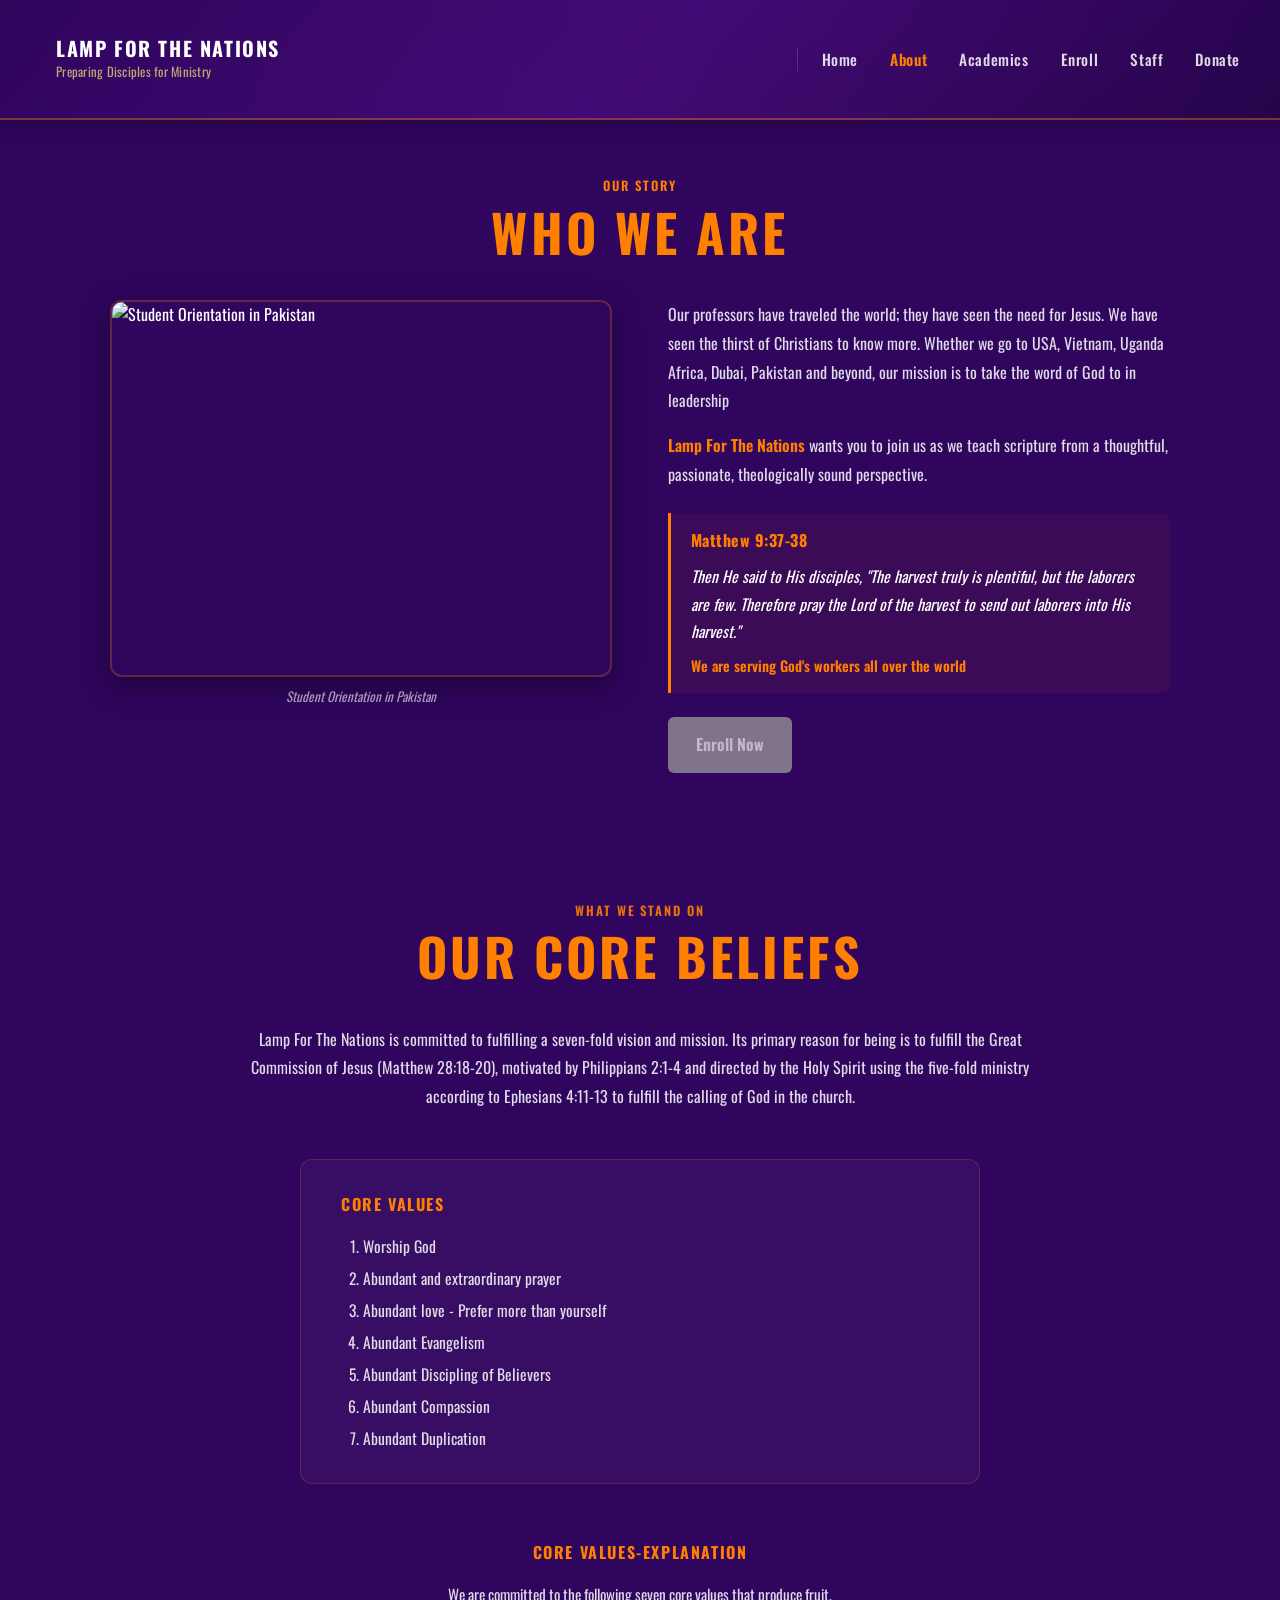
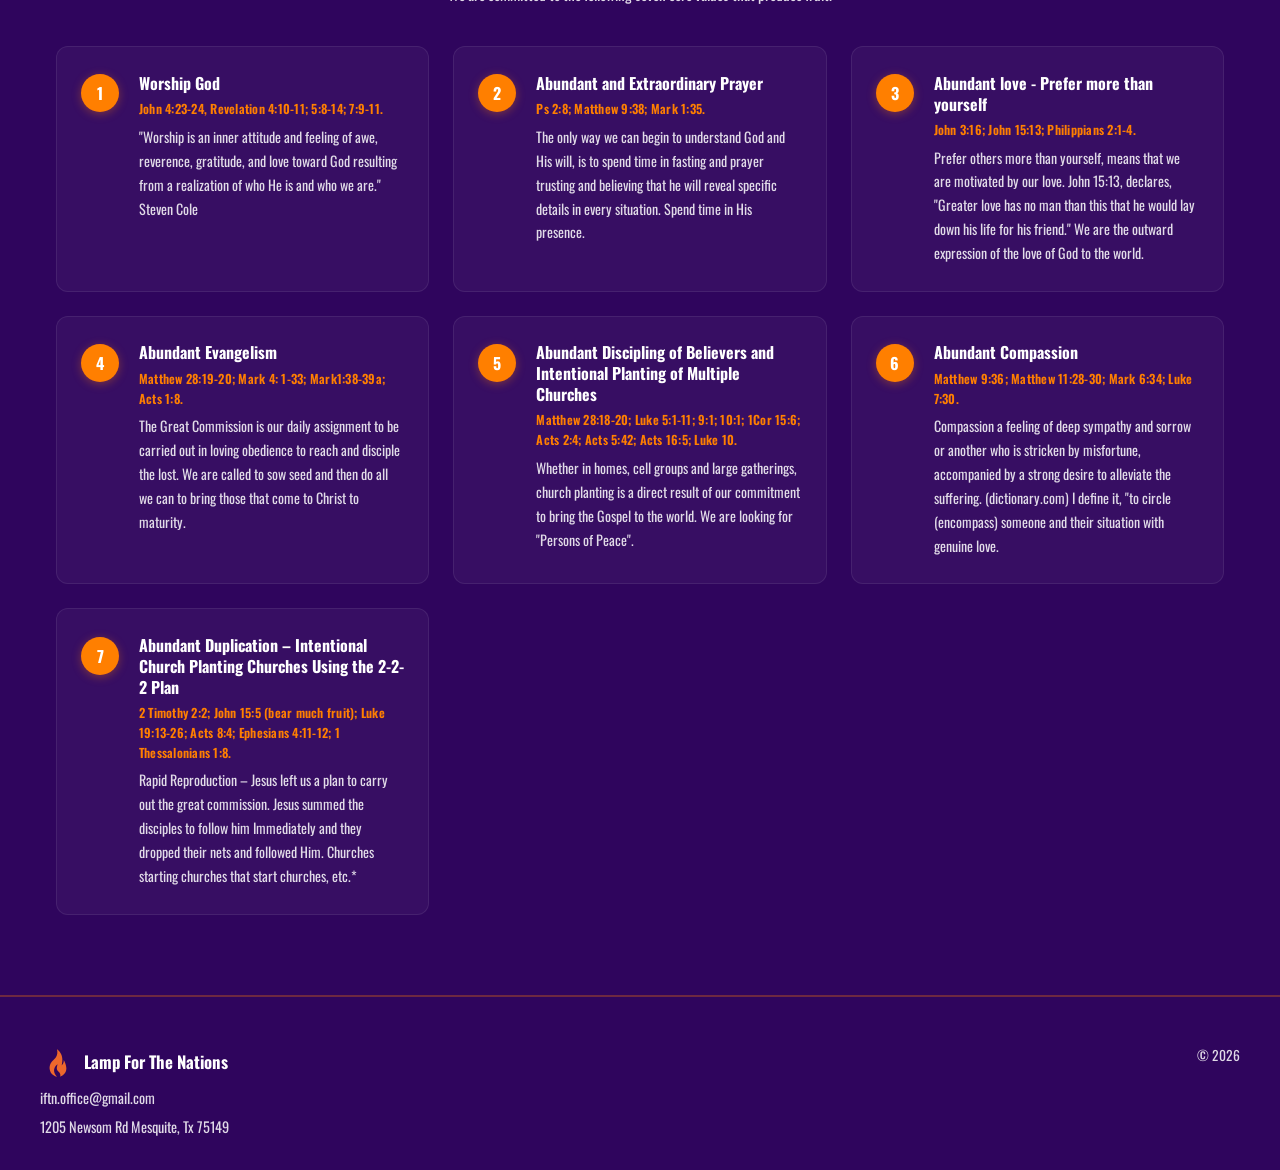
==== about.html @ 8e4e49bf "feat: greyed out enrollment btn enrollment closed" ====
<!DOCTYPE html>
<html lang="en">
<head>
    <meta charset="UTF-8">
    <meta name="viewport" content="width=device-width, initial-scale=1.0">
    <title>About - Lamp for the Nations</title>
    <link rel="preconnect" href="https://fonts.googleapis.com">
    <link rel="preconnect" href="https://fonts.gstatic.com" crossorigin>
    <link href="https://fonts.googleapis.com/css2?family=Oswald:wght@500;600;700&display=swap" rel="stylesheet">
    <link rel="stylesheet" href="css/main.css">
</head>
<body>

    <header class="site-header">
        <div class="header-inner">
            <a href="index.html" class="logo">
                <img src="images/logo.jpg" alt="" class="logo-img">
                <span class="logo-text">
                    <span class="logo-title">LAMP FOR THE NATIONS</span>
                    <span class="logo-tagline">Preparing Disciples for Ministry</span>
                </span>
            </a>
            <button type="button" class="nav-toggle" aria-label="Open menu" aria-expanded="false">
                <span class="nav-toggle-bar"></span>
                <span class="nav-toggle-bar"></span>
                <span class="nav-toggle-bar"></span>
            </button>
            <nav class="main-nav" aria-label="Main">
                <a href="index.html" class="nav-link">Home</a>
                <a href="about.html" class="nav-link active">About</a>
                <a href="academics.html" class="nav-link">Academics</a>
                <a href="enroll.html" class="nav-link">Enroll</a>
                <a href="staff.html" class="nav-link">Staff</a>
                <a href="donate.html" class="nav-link">Donate</a>
            </nav>
        </div>
    </header>

    <main>

        <!-- ========== WHO WE ARE ========== -->
        <section class="section about-hero section-alt">
            <div class="container">
                <p class="about-eyebrow">Our Story</p>
                <h1 class="about-page-title">WHO WE ARE</h1>

                <div class="about-hero-body">
                    <!-- Image -->
                    <div class="about-hero-image-col">
                        <div class="about-hero-img-wrap">
                            <img src="images/Man with a light Evangelist Sadiq Nazir and Class with lftn web 6-10-26.jpg" alt="Student Orientation in Pakistan">
                        </div>
                        <p class="about-hero-img-caption">Student Orientation in Pakistan</p>
                    </div>

                    <!-- Text + Scripture -->
                    <div class="about-hero-text-col">
                        <p>Our professors have traveled the world; they have seen the need for Jesus. We have seen the thirst of Christians to know more. Whether we go to USA, Vietnam, Uganda Africa, Dubai, Pakistan and beyond, our mission is to take the word of God to in leadership</p>
                        <p><a href="index.html" class="about-inline-link">Lamp For The Nations</a> wants you to join us as we teach scripture from a thoughtful, passionate, theologically sound perspective.</p>

                        <div class="about-scripture-block">
                            <p class="about-scripture-ref">Matthew 9:37-38</p>
                            <p class="about-scripture-text">Then He said to His disciples, "The harvest truly is plentiful, but the laborers are few. Therefore pray the Lord of the harvest to send out laborers into His harvest."</p>
                            <p class="about-scripture-tagline">We are serving God's workers all over the world</p>
                        </div>

                        <span class="btn-disabled-wrap">
                            <span class="btn btn-primary btn-disabled" aria-disabled="true" tabindex="0">Enroll Now</span>
                            <span class="btn-disabled-tooltip" role="tooltip">Enrollment is currently closed</span>
                        </span>
                    </div>
                </div>
            </div>
        </section>

        <!-- ========== OUR CORE BELIEFS ========== -->
        <section class="section about-beliefs">
            <div class="container">
                <p class="about-eyebrow about-eyebrow--light">What We Stand On</p>
                <h2 class="about-page-title">OUR CORE BELIEFS</h2>

                <p class="about-beliefs-intro">Lamp For The Nations is committed to fulfilling a seven-fold vision and mission. Its primary reason for being is to fulfill the Great Commission of Jesus (Matthew 28:18-20), motivated by Philippians 2:1-4 and directed by the Holy Spirit using the five-fold ministry according to Ephesians 4:11-13 to fulfill the calling of God in the church.</p>

                <!-- Core Values Quick List -->
                <div class="core-values-summary">
                    <h3 class="core-values-summary-title">Core Values</h3>
                    <ol class="core-values-ol">
                        <li>Worship God</li>
                        <li>Abundant and extraordinary prayer</li>
                        <li>Abundant love - Prefer more than yourself</li>
                        <li>Abundant Evangelism</li>
                        <li>Abundant Discipling of Believers</li>
                        <li>Abundant Compassion</li>
                        <li>Abundant Duplication</li>
                    </ol>
                </div>

                <!-- Core Values Detail -->
                <div class="core-values-detail">
                    <div class="core-values-detail-header">
                        <h3 class="core-values-summary-title">Core Values-Explanation</h3>
                        <p class="core-values-sub">We are committed to the following seven core values that produce fruit.</p>
                    </div>

                    <div class="belief-cards">

                        <div class="belief-card">
                            <div class="belief-card-number">1</div>
                            <div class="belief-card-body">
                                <h4 class="belief-card-title">Worship God</h4>
                                <p class="belief-card-ref">John 4:23-24, Revelation 4:10-11; 5:8-14; 7:9-11.</p>
                                <p class="belief-card-text">"Worship is an inner attitude and feeling of awe, reverence, gratitude, and love toward God resulting from a realization of who He is and who we are." Steven Cole</p>
                            </div>
                        </div>

                        <div class="belief-card">
                            <div class="belief-card-number">2</div>
                            <div class="belief-card-body">
                                <h4 class="belief-card-title">Abundant and Extraordinary Prayer</h4>
                                <p class="belief-card-ref">Ps 2:8; Matthew 9:38; Mark 1:35.</p>
                                <p class="belief-card-text">The only way we can begin to understand God and His will, is to spend time in fasting and prayer trusting and believing that he will reveal specific details in every situation. Spend time in His presence.</p>
                            </div>
                        </div>

                        <div class="belief-card">
                            <div class="belief-card-number">3</div>
                            <div class="belief-card-body">
                                <h4 class="belief-card-title">Abundant love - Prefer more than yourself</h4>
                                <p class="belief-card-ref">John 3:16; John 15:13; Philippians 2:1-4.</p>
                                <p class="belief-card-text">Prefer others more than yourself, means that we are motivated by our love. John 15:13, declares, "Greater love has no man than this that he would lay down his life for his friend." We are the outward expression of the love of God to the world.</p>
                            </div>
                        </div>

                        <div class="belief-card">
                            <div class="belief-card-number">4</div>
                            <div class="belief-card-body">
                                <h4 class="belief-card-title">Abundant Evangelism</h4>
                                <p class="belief-card-ref">Matthew 28:19-20; Mark 4: 1-33; Mark1:38-39a; Acts 1:8.</p>
                                <p class="belief-card-text">The Great Commission is our daily assignment to be carried out in loving obedience to reach and disciple the lost. We are called to sow seed and then do all we can to bring those that come to Christ to maturity.</p>
                            </div>
                        </div>

                        <div class="belief-card">
                            <div class="belief-card-number">5</div>
                            <div class="belief-card-body">
                                <h4 class="belief-card-title">Abundant Discipling of Believers and Intentional Planting of Multiple Churches</h4>
                                <p class="belief-card-ref">Matthew 28:18-20; Luke 5:1-11; 9:1; 10:1; 1Cor 15:6; Acts 2:4; Acts 5:42; Acts 16:5; Luke 10.</p>
                                <p class="belief-card-text">Whether in homes, cell groups and large gatherings, church planting is a direct result of our commitment to bring the Gospel to the world. We are looking for "Persons of Peace".</p>
                            </div>
                        </div>

                        <div class="belief-card">
                            <div class="belief-card-number">6</div>
                            <div class="belief-card-body">
                                <h4 class="belief-card-title">Abundant Compassion</h4>
                                <p class="belief-card-ref">Matthew 9:36; Matthew 11:28-30; Mark 6:34; Luke 7:30.</p>
                                <p class="belief-card-text">Compassion a feeling of deep sympathy and sorrow or another who is stricken by misfortune, accompanied by a strong desire to alleviate the suffering. (dictionary.com) I define it, "to circle (encompass) someone and their situation with genuine love.</p>
                            </div>
                        </div>

                        <div class="belief-card">
                            <div class="belief-card-number">7</div>
                            <div class="belief-card-body">
                                <h4 class="belief-card-title">Abundant Duplication – Intentional Church Planting Churches Using the 2-2-2 Plan</h4>
                                <p class="belief-card-ref">2 Timothy 2:2; John 15:5 (bear much fruit); Luke 19:13-26; Acts 8:4; Ephesians 4:11-12; 1 Thessalonians 1:8.</p>
                                <p class="belief-card-text">Rapid Reproduction – Jesus left us a plan to carry out the great commission. Jesus summed the disciples to follow him Immediately and they dropped their nets and followed Him. Churches starting churches that start churches, etc.*</p>
                            </div>
                        </div>

                    </div><!-- /.belief-cards -->
                </div><!-- /.core-values-detail -->

            </div>
        </section>

    </main>

    <footer class="site-footer">
        <div class="footer-inner">
            <div class="footer-brand">
                <div class="footer-brand-row">
                    <svg class="footer-logo" xmlns="http://www.w3.org/2000/svg" viewBox="0 0 200 200" width="32" height="32" aria-hidden="true">
                        <path fill="#ED682C" d="M94.041 176.602s-30.785-5.289-38.199-33.211c-7.264-27.357 3.696-42.898 14.737-55.352C81.62 75.584 103.77 58.819 94.041 23c0 0 44.34 24.564 26.567 89.282 0 0 13.096-10.317 11.225-29.076 0 0 15.189 24.172 14.653 47.731-.621 27.305-20.266 40.436-36.168 46.064 0 0 11.225-15.007-9.821-31.78-14.175-11.297-2.34-38.566-2.34-38.566s-41.16 25.324-4.116 69.947z"/>
                    </svg>
                    <span class="footer-name">Lamp For The Nations</span>
                </div>
                <p class="footer-contact">iftn.office@gmail.com</p>
                <p class="footer-address">1205 Newsom Rd Mesquite, Tx 75149</p>
            </div>
            <p class="footer-copy">© 2026</p>
        </div>
    </footer>

    <script src="js/main.js"></script>
</body>
</html>
---- css/main.css ----
/* Main stylesheet for Lamp for the Nations Website */

* {
    margin: 0;
    padding: 0;
    box-sizing: border-box;
}

:root {
    --bg-dark: #3d0778;
    --bg-section: #2f055d;
    --accent: #FF7F00;
    --accent-light: #c4a574;
    --accent-gradient: linear-gradient(135deg, #ff9f40 0%, #FF7F00 50%, #e66b00 100%);
    --text: #ffffff;
    --text-muted: rgba(255, 255, 255, 0.85);
    --border-light: rgba(196, 165, 116, 0.6);
    --cream: #f5f0e6;
    --text-on-cream: #2d2a26;
    --text-on-cream-muted: #5c564d;
}

body {
    font-family: Oswald, "Arial Narrow", Arial, sans-serif;
    line-height: 1.6;
    color: var(--text);
    background-color: var(--bg-dark);
}

a {
    color: inherit;
    text-decoration: none;
}

img {
    max-width: 100%;
    height: auto;
    display: block;
}

/* Header */
.site-header {
    position: relative;
    background: linear-gradient(135deg, var(--bg-section) 0%, var(--bg-dark) 50%, #26044a 100%);
    padding: 0 2rem;
    height: 120px;
    display: flex;
    align-items: center;
    position: sticky;
    top: 0;
    z-index: 100;
    border-bottom: 2px solid rgba(255, 127, 0, 0.4);
    box-shadow: 0 4px 20px rgba(0, 0, 0, 0.3);
}

.site-header::before {
    content: "";
    position: absolute;
    inset: 0;
    background: linear-gradient(90deg, transparent 0%, rgba(255, 127, 0, 0.03) 50%, transparent 100%);
    pointer-events: none;
}

.header-inner {
    position: relative;
    z-index: 1;
    max-width: 1200px;
    margin: 0 auto;
    width: 100%;
    height: 100%;
    display: flex;
    align-items: center;
    justify-content: space-between;
    gap: 1.5rem;
}

.logo {
    display: flex;
    align-items: center;
    gap: 1rem;
    height: 100%;
    padding: 0.5rem 0;
}

/* Blend white in logo with header so it appears transparent */
.logo-img {
    height: 72px;
    width: auto;
    max-height: 100%;
    object-fit: contain;
    display: block;
    border-radius: 6px;
    mix-blend-mode: multiply;
}

.logo-text {
    display: flex;
    flex-direction: column;
    justify-content: center;
    gap: 0.15rem;
}

.logo-title {
    font-family: Oswald, sans-serif;
    font-size: 1.25rem;
    font-weight: 700;
    letter-spacing: 0.08em;
    line-height: 1.2;
    color: var(--text);
}

.logo-tagline {
    font-size: 0.8rem;
    color: var(--accent-light);
    letter-spacing: 0.02em;
}

.main-nav {
    display: flex;
    align-items: center;
    gap: 2rem;
    flex-wrap: wrap;
    padding-left: 1.5rem;
    border-left: 1px solid rgba(255, 255, 255, 0.15);
}

.nav-link {
    font-family: Oswald, sans-serif;
    font-size: 0.95rem;
    font-weight: 500;
    letter-spacing: 0.04em;
    color: var(--text-muted);
    transition: color 0.2s;
}

.nav-link:hover {
    color: var(--accent);
}

.nav-link.active {
    color: var(--accent);
    font-weight: 600;
}

/* Hero - full viewport height minus header (120px), video only */
.hero {
    position: relative;
    height: calc(100vh - 120px);
    min-height: calc(100vh - 120px);
    overflow: hidden;
}

.hero-video-wrap {
    position: absolute;
    top: 0;
    left: 0;
    right: 0;
    bottom: 0;
    z-index: 0;
}

.hero-video-bg {
    position: absolute;
    top: 0;
    left: 0;
    right: 0;
    bottom: 0;
    background: var(--bg-dark);
}

.hero-bg-video {
    position: absolute;
    top: 0;
    left: 0;
    width: 100%;
    height: 100%;
    min-width: 100%;
    min-height: 100%;
    object-fit: cover;
    object-position: top center;
    opacity: 0;
    transition: opacity 0.5s ease;
}

.hero-bg-video.active {
    opacity: 1;
    z-index: 1;
}

.hero-video-overlay {
    position: absolute;
    top: 0;
    left: 0;
    right: 0;
    bottom: 0;
    background: linear-gradient(to bottom, rgba(61, 7, 120, 0.15) 0%, rgba(61, 7, 120, 0.35) 100%);
    z-index: 2;
}

/* Section rhythm – alternating backgrounds */
.section {
    padding: 3rem 2rem;
}

.section-alt {
    background-color: var(--bg-section);
}

.section-cream {
    background-color: var(--cream);
}

/* Welcome section – below hero */
.hero-welcome {
    padding-top: 3rem;
    padding-bottom: 3rem;
}

.container-narrow {
    max-width: 900px;
    margin: 0 auto;
    padding: 0 1rem;
}

.hero-welcome-title {
    font-family: Oswald, sans-serif;
    font-size: clamp(2rem, 5vw, 3rem);
    font-weight: 700;
    color: var(--accent);
    letter-spacing: 0.05em;
    text-align: center;
    margin-bottom: 0.5rem;
    line-height: 1.1;
}

.hero-welcome-subtitle {
    font-family: Oswald, sans-serif;
    font-size: clamp(1rem, 2.5vw, 1.35rem);
    font-weight: 600;
    color: var(--text);
    letter-spacing: 0.02em;
    text-align: center;
    margin-bottom: 1.5rem;
    line-height: 1.4;
}

.hero-welcome-intro {
    color: var(--text-muted);
    text-align: center;
    font-size: 1.05rem;
    line-height: 1.75;
    max-width: 42em;
    margin: 0 auto;
}

.section-cream .hero-welcome-intro {
    color: var(--text-on-cream-muted);
}

.section-cream .hero-welcome-subtitle {
    color: var(--text-on-cream);
}

/* Pamphlet: EQUIP EMPOWER SEND tagline */
.hero-welcome-tagline {
    font-family: Oswald, sans-serif;
    font-size: clamp(1.25rem, 3vw, 1.75rem);
    font-weight: 700;
    color: var(--accent);
    letter-spacing: 0.1em;
    text-align: center;
    margin-top: 1.75rem;
    line-height: 1.5;
}

.tagline-break {
    display: block;
}

.container {
    max-width: 1200px;
    margin: 0 auto;
    padding: 0 1rem;
}

.two-col {
    display: grid;
    grid-template-columns: 1fr 1fr;
    gap: 2.5rem;
    align-items: center;
}

.section-divider {
    border: none;
    border-top: 1px solid rgba(255, 255, 255, 0.2);
    margin: 0;
}

/* Pamphlet: scripture quote bar */
.scripture-band {
    background: linear-gradient(90deg, var(--bg-section) 0%, var(--bg-dark) 100%);
    padding: 0.9rem 1.5rem;
    margin-bottom: 2rem;
}

.scripture-band-text {
    font-family: Oswald, sans-serif;
    font-size: clamp(0.9rem, 1.8vw, 1.05rem);
    font-weight: 500;
    color: var(--text);
    text-align: center;
    letter-spacing: 0.02em;
    margin: 0;
}

/* Scripture section - 4-panel with hexagonal frames (pamphlet) */
.scripture-section .image-grid {
    display: grid;
    grid-template-columns: 1fr 1fr;
    grid-template-rows: 1fr 1fr;
    gap: 1rem;
    min-height: 260px;
}

.scripture-section .image-grid.image-grid--hex .hex-wrap {
    position: relative;
    overflow: hidden;
    clip-path: polygon(50% 0%, 100% 25%, 100% 75%, 50% 100%, 0% 75%, 0% 25%);
}

.scripture-section .image-grid.image-grid--hex .hex-wrap img {
    width: 100%;
    height: 100%;
    min-height: 130px;
    object-fit: cover;
    display: block;
}

.scripture-section .image-grid img {
    width: 100%;
    height: 100%;
    object-fit: cover;
    display: block;
}

.scripture-content {
    display: flex;
    flex-direction: column;
    gap: 1.25rem;
}

.scripture-ref {
    font-size: 1.15rem;
    font-weight: 700;
    color: var(--accent);
    letter-spacing: 0.02em;
}

.scripture-text {
    font-size: 1rem;
    line-height: 1.7;
    color: var(--text);
}

.scripture-text sup {
    font-size: 0.75em;
}

/* Buttons */
.btn {
    display: inline-block;
    padding: 0.85rem 1.75rem;
    font-size: 1rem;
    font-weight: 600;
    text-align: center;
    cursor: pointer;
    border: none;
    border-radius: 6px;
    transition: opacity 0.2s, transform 0.2s, box-shadow 0.2s;
}

.btn-primary {
    background-color: var(--accent);
    color: #fff;
    align-self: flex-start;
    box-shadow: 0 2px 8px rgba(255, 127, 0, 0.3);
}

@media (max-width: 480px) {
    .btn-primary {
        align-self: stretch;
        text-align: center;
    }
}

.btn-primary:hover {
    opacity: 0.95;
    transform: translateY(-2px);
    box-shadow: 0 4px 14px rgba(255, 127, 0, 0.4);
}

.btn-disabled-wrap {
    position: relative;
    display: inline-block;
    align-self: flex-start;
}

.btn-disabled,
.btn-primary.btn-disabled,
.btn-primary.btn-disabled:hover,
.btn-enroll.btn-disabled,
.btn-enroll.btn-disabled:hover {
    background-color: #9a9a9a;
    color: #f3f3f3;
    box-shadow: none;
    cursor: not-allowed;
    opacity: 0.75;
    transform: none;
}

.btn-disabled-tooltip {
    position: absolute;
    left: 50%;
    bottom: calc(100% + 10px);
    transform: translateX(-50%) translateY(6px);
    background: #1c1228;
    color: #fff;
    padding: 0.5rem 0.85rem;
    border-radius: 6px;
    font-size: 0.82rem;
    font-weight: 600;
    letter-spacing: 0.01em;
    line-height: 1.3;
    white-space: nowrap;
    opacity: 0;
    visibility: hidden;
    pointer-events: none;
    box-shadow: 0 6px 18px rgba(0, 0, 0, 0.28);
    transition: opacity 0.18s ease, transform 0.18s ease, visibility 0.18s ease;
    z-index: 20;
}

.btn-disabled-tooltip::after {
    content: "";
    position: absolute;
    top: 100%;
    left: 50%;
    transform: translateX(-50%);
    border: 6px solid transparent;
    border-top-color: #1c1228;
}

.btn-disabled-wrap:hover .btn-disabled-tooltip,
.btn-disabled-wrap:focus-within .btn-disabled-tooltip {
    opacity: 1;
    visibility: visible;
    transform: translateX(-50%) translateY(0);
}

@media (max-width: 480px) {
    .btn-disabled-wrap {
        align-self: stretch;
        display: block;
    }

    .btn-disabled-wrap .btn {
        width: 100%;
    }

    .btn-disabled-tooltip {
        white-space: normal;
        text-align: center;
        max-width: min(240px, 80vw);
    }
}

/* Mission section */
.mission-section {
    padding-top: 2.5rem;
    padding-bottom: 2.5rem;
}

.mission-text {
    font-size: 1.05rem;
    line-height: 1.8;
    color: var(--text);
    text-align: center;
}

/* Why section */
.section-heading {
    font-size: clamp(1.35rem, 3.5vw, 1.75rem);
    font-weight: 700;
    color: var(--text);
    letter-spacing: 0.03em;
    margin-bottom: 2.5rem;
    text-align: center;
    line-height: 1.3;
}

.why-content-box {
    border: 1px solid var(--border-light);
    border-radius: 10px;
    padding: 2rem;
    display: flex;
    flex-direction: column;
    gap: 1.25rem;
    background: rgba(0, 0, 0, 0.15);
    box-shadow: 0 4px 20px rgba(0, 0, 0, 0.15);
}

.why-content-box p {
    font-size: 1.05rem;
    line-height: 1.75;
    color: var(--text);
}

.why-image img,
.programs-image img {
    width: 100%;
    height: 280px;
    object-fit: cover;
    border-radius: 8px;
}

/* Programs section */
.programs-heading {
    font-size: 1.35rem;
    font-weight: 700;
    color: var(--text);
    margin-bottom: 1rem;
    letter-spacing: 0.02em;
}

.programs-content p {
    font-size: 1.05rem;
    line-height: 1.75;
    color: var(--text);
}

/* ========== Staff Page ========== */

/* Eyebrow label */
.staff-eyebrow {
    font-family: Oswald, sans-serif;
    font-size: 0.8rem;
    font-weight: 600;
    letter-spacing: 0.15em;
    text-transform: uppercase;
    color: var(--accent);
    text-align: center;
    margin: 0 0 0.4rem;
}

.staff-eyebrow--light {
    color: var(--accent);
    opacity: 0.9;
}

.staff-page-title {
    font-family: Oswald, sans-serif;
    font-size: clamp(2rem, 5vw, 3rem);
    font-weight: 700;
    color: var(--text);
    letter-spacing: 0.05em;
    text-align: center;
    margin: 0 0 0.6rem;
    line-height: 1.1;
}

.staff-page-subtitle {
    font-size: 1.05rem;
    color: var(--text-muted);
    text-align: center;
    margin: 0 auto 2.5rem;
    max-width: 540px;
    line-height: 1.65;
}

/* Hero section */
.staff-hero {
    padding-top: 3rem;
    padding-bottom: 3.5rem;
}

.staff-hero-body {
    display: grid;
    grid-template-columns: 1fr 1fr;
    gap: 3rem;
    align-items: start;
    max-width: 1080px;
    margin: 0 auto;
}

/* Video column */
.staff-hero-video-col {
    display: flex;
    flex-direction: column;
}

.staff-hero-video-wrap {
    position: relative;
    width: 100%;
    border-radius: 12px;
    overflow: hidden;
    box-shadow: 0 8px 32px rgba(0, 0, 0, 0.45);
    background: var(--bg-section);
    aspect-ratio: 16 / 9;
    border: 2px solid rgba(255, 127, 0, 0.25);
}

.staff-hero-iframe {
    position: absolute;
    inset: 0;
    width: 100%;
    height: 100%;
    border: 0;
    display: block;
}

.staff-hero-video-desc {
    font-size: 0.85rem;
    color: var(--text-muted);
    text-align: center;
    margin: 0.6rem 0 0;
    font-style: italic;
    opacity: 0.75;
}

/* Text column */
.staff-hero-text-col {
    display: flex;
    flex-direction: column;
    gap: 0.75rem;
    color: var(--text-muted);
    font-size: 1rem;
    line-height: 1.75;
    padding-top: 0.25rem;
}

.staff-mission-label {
    font-weight: 600;
    color: var(--text);
    margin-top: 0.25rem;
    margin-bottom: 0;
}

.staff-mission-list {
    margin: 0;
    padding-left: 1.35rem;
    display: flex;
    flex-direction: column;
    gap: 0.4rem;
}

.staff-mission-list li {
    font-size: 0.975rem;
    line-height: 1.65;
}

.staff-hero-closing {
    font-size: 0.975rem;
    color: var(--accent-light);
    font-style: italic;
    margin-top: 0.25rem;
}

/* ========== Vision Card ========== */
.vision-section {
    padding-top: 4rem;
    padding-bottom: 4rem;
}

.vision-card {
    display: grid;
    grid-template-columns: 240px 1fr;
    gap: 3rem;
    align-items: center;
    max-width: 900px;
    margin: 0 auto;
    background: #fff;
    border-radius: 16px;
    padding: 2.5rem;
    box-shadow: 0 6px 32px rgba(45, 42, 38, 0.1);
    border: 1px solid rgba(196, 165, 116, 0.25);
}

.vision-card-photo {
    width: 200px;
    flex-shrink: 0;
    margin: 0 auto;
}

.vision-card-photo img {
    width: 100%;
    height: auto;
    display: block;
}

.vision-card-body {
    display: flex;
    flex-direction: column;
    gap: 0.4rem;
}

.vision-card-tag {
    display: inline-block;
    font-family: Oswald, sans-serif;
    font-size: 0.72rem;
    font-weight: 700;
    letter-spacing: 0.14em;
    text-transform: uppercase;
    color: #fff;
    background: var(--bg-dark);
    padding: 0.2rem 0.65rem;
    border-radius: 4px;
    margin-bottom: 0.3rem;
    width: fit-content;
}

.vision-card-name {
    font-family: Oswald, sans-serif;
    font-size: 1.45rem;
    font-weight: 700;
    color: var(--text-on-cream);
    line-height: 1.2;
    margin: 0;
}

.vision-card-role {
    font-size: 0.9rem;
    font-weight: 600;
    color: #FF7F00;
    letter-spacing: 0.02em;
    margin: 0 0 0.5rem;
}

.vision-card-quote {
    font-size: 1rem;
    line-height: 1.8;
    color: var(--text-on-cream-muted);
    margin: 0;
    font-style: italic;
    border-left: 3px solid var(--bg-dark);
    padding-left: 1rem;
}

/* ========== Team Section ========== */
.team-section {
    padding-top: 3.5rem;
    padding-bottom: 4.5rem;
}

.staff-grid {
    display: grid;
    grid-template-columns: repeat(auto-fill, minmax(300px, 1fr));
    gap: 1.75rem;
    margin-top: 2.5rem;
}

/* Staff Card */
.staff-card {
    background: rgba(255, 255, 255, 0.04);
    border: 1px solid rgba(255, 255, 255, 0.09);
    border-radius: 14px;
    display: flex;
    flex-direction: column;
    align-items: center;
    padding: 2rem 1.75rem 1.75rem;
    text-align: center;
    transition: transform 0.2s ease, box-shadow 0.2s ease, border-color 0.2s ease;
}

.staff-card:hover {
    transform: translateY(-4px);
    box-shadow: 0 12px 36px rgba(0, 0, 0, 0.3);
    border-color: rgba(255, 127, 0, 0.3);
}

/* Hexagon photo inside card */
.staff-card-photo {
    width: 140px;
    margin-bottom: 1.25rem;
    flex-shrink: 0;
}

.staff-card-photo img {
    width: 100%;
    height: auto;
    display: block;
}

/* Hexagon clip */
.hex-image-wrap {
    overflow: hidden;
}

.staff-card-body {
    display: flex;
    flex-direction: column;
    align-items: center;
    gap: 0.25rem;
    flex: 1;
}

.staff-card-name {
    font-family: Oswald, sans-serif;
    font-size: 1.1rem;
    font-weight: 700;
    color: var(--text);
    line-height: 1.25;
    margin: 0;
}

.staff-card-role {
    font-size: 0.8rem;
    font-weight: 600;
    color: var(--accent);
    letter-spacing: 0.03em;
    margin: 0 0 0.6rem;
    text-transform: uppercase;
}

.staff-card-bio {
    font-size: 0.88rem;
    line-height: 1.65;
    color: var(--text-muted);
    margin: 0;
    text-align: left;
}

/* ========== About Page ========== */

.about-eyebrow {
    font-family: Oswald, sans-serif;
    font-size: 0.8rem;
    font-weight: 600;
    letter-spacing: 0.15em;
    text-transform: uppercase;
    color: var(--accent);
    text-align: center;
    margin: 0 0 0.4rem;
}

.about-eyebrow--light {
    opacity: 0.9;
}

.about-page-title {
    font-family: Oswald, sans-serif;
    font-size: clamp(2.2rem, 5vw, 3.25rem);
    font-weight: 700;
    color: var(--accent);
    letter-spacing: 0.06em;
    text-align: center;
    margin: 0 0 2.5rem;
    line-height: 1.1;
}

/* ---- WHO WE ARE hero ---- */
.about-hero {
    padding-top: 3.5rem;
    padding-bottom: 4rem;
}

.about-hero-body {
    display: grid;
    grid-template-columns: 1fr 1fr;
    gap: 3.5rem;
    align-items: start;
    max-width: 1060px;
    margin: 0 auto;
}

.about-hero-image-col {
    display: flex;
    flex-direction: column;
    gap: 0.6rem;
}

.about-hero-img-wrap {
    border-radius: 12px;
    overflow: hidden;
    border: 2px solid rgba(255, 127, 0, 0.25);
    box-shadow: 0 8px 32px rgba(0, 0, 0, 0.4);
    aspect-ratio: 4 / 3;
    background: var(--bg-section);
}

.about-hero-img-wrap img {
    width: 100%;
    height: 100%;
    object-fit: cover;
    display: block;
}

.about-hero-img-caption {
    font-size: 0.82rem;
    color: var(--text-muted);
    text-align: center;
    font-style: italic;
    opacity: 0.7;
}

.about-hero-text-col {
    display: flex;
    flex-direction: column;
    gap: 1rem;
    color: var(--text-muted);
    font-size: 1rem;
    line-height: 1.8;
}

.about-inline-link {
    color: var(--accent);
    font-weight: 600;
    transition: opacity 0.2s;
}

.about-inline-link:hover {
    opacity: 0.8;
}

/* Scripture pull-quote block */
.about-scripture-block {
    border-left: 3px solid var(--accent);
    padding: 0.85rem 1.25rem;
    background: rgba(255, 127, 0, 0.06);
    border-radius: 0 8px 8px 0;
    display: flex;
    flex-direction: column;
    gap: 0.5rem;
    margin: 0.5rem 0;
}

.about-scripture-ref {
    font-family: Oswald, sans-serif;
    font-size: 1rem;
    font-weight: 700;
    color: var(--accent);
    letter-spacing: 0.03em;
    margin: 0;
}

.about-scripture-text {
    font-size: 0.975rem;
    line-height: 1.75;
    color: var(--text);
    font-style: italic;
    margin: 0;
}

.about-scripture-tagline {
    font-size: 0.9rem;
    font-weight: 600;
    color: var(--accent);
    margin: 0;
}

/* ---- OUR CORE BELIEFS ---- */
.about-beliefs {
    padding-top: 4rem;
    padding-bottom: 5rem;
    background: var(--bg-section);
}

.about-beliefs-intro {
    font-size: 1rem;
    line-height: 1.8;
    color: var(--text-muted);
    max-width: 820px;
    margin: 0 auto 3rem;
    text-align: center;
}

/* Core Values quick summary box */
.core-values-summary {
    background: rgba(255, 255, 255, 0.04);
    border: 1px solid rgba(255, 127, 0, 0.2);
    border-radius: 12px;
    padding: 2rem 2.5rem;
    max-width: 680px;
    margin: 0 auto 3.5rem;
}

.core-values-summary-title {
    font-family: Oswald, sans-serif;
    font-size: 1rem;
    font-weight: 700;
    letter-spacing: 0.1em;
    text-transform: uppercase;
    color: var(--accent);
    margin: 0 0 1rem;
}

.core-values-ol {
    margin: 0;
    padding-left: 1.4rem;
    display: flex;
    flex-direction: column;
    gap: 0.45rem;
}

.core-values-ol li {
    font-size: 0.975rem;
    line-height: 1.6;
    color: var(--text-muted);
}

/* Core Values detail section */
.core-values-detail {
    margin-top: 0;
}

.core-values-detail-header {
    text-align: center;
    margin-bottom: 2.5rem;
}

.core-values-sub {
    font-size: 0.95rem;
    color: var(--text-muted);
    margin-top: 0.4rem;
}

/* Belief cards grid */
.belief-cards {
    display: grid;
    grid-template-columns: repeat(auto-fill, minmax(320px, 1fr));
    gap: 1.5rem;
}

.belief-card {
    display: flex;
    gap: 1.25rem;
    background: rgba(255, 255, 255, 0.04);
    border: 1px solid rgba(255, 255, 255, 0.08);
    border-radius: 12px;
    padding: 1.6rem 1.5rem;
    transition: transform 0.2s ease, box-shadow 0.2s ease, border-color 0.2s ease;
}

.belief-card:hover {
    transform: translateY(-3px);
    box-shadow: 0 10px 30px rgba(0, 0, 0, 0.3);
    border-color: rgba(255, 127, 0, 0.3);
}

.belief-card-number {
    flex-shrink: 0;
    width: 38px;
    height: 38px;
    border-radius: 50%;
    background: var(--accent);
    color: #fff;
    font-family: Oswald, sans-serif;
    font-size: 1rem;
    font-weight: 700;
    display: flex;
    align-items: center;
    justify-content: center;
    line-height: 1;
    margin-top: 0.1rem;
    box-shadow: 0 2px 10px rgba(255, 127, 0, 0.35);
}

.belief-card-body {
    display: flex;
    flex-direction: column;
    gap: 0.35rem;
    flex: 1;
}

.belief-card-title {
    font-family: Oswald, sans-serif;
    font-size: 1rem;
    font-weight: 700;
    color: var(--text);
    line-height: 1.3;
    margin: 0;
}

.belief-card-ref {
    font-size: 0.78rem;
    font-weight: 600;
    color: var(--accent);
    letter-spacing: 0.02em;
    margin: 0;
}

.belief-card-text {
    font-size: 0.88rem;
    line-height: 1.7;
    color: var(--text-muted);
    margin: 0;
}

/* ---- About responsive ---- */
@media (max-width: 768px) {
    .about-hero-body {
        grid-template-columns: 1fr;
        gap: 2rem;
    }

    .about-hero-img-wrap {
        aspect-ratio: 16 / 9;
    }

    .belief-cards {
        grid-template-columns: 1fr;
        gap: 1.25rem;
    }

    .core-values-summary {
        padding: 1.5rem 1.25rem;
    }
}

@media (max-width: 600px) {
    .about-hero {
        padding-top: 2.5rem;
        padding-bottom: 3rem;
    }

    .about-beliefs {
        padding-top: 2.5rem;
        padding-bottom: 3.5rem;
    }

    .about-page-title {
        margin-bottom: 1.75rem;
    }

    .belief-card {
        padding: 1.25rem 1rem;
        gap: 1rem;
    }

    .belief-card-number {
        width: 32px;
        height: 32px;
        font-size: 0.88rem;
    }
}

/* ========== Academics Page ========== */

.acad-eyebrow {
    font-family: Oswald, sans-serif;
    font-size: 0.8rem;
    font-weight: 600;
    letter-spacing: 0.15em;
    text-transform: uppercase;
    color: var(--accent);
    text-align: center;
    margin: 0 0 0.4rem;
}

.acad-eyebrow--light {
    opacity: 0.9;
}

.acad-page-title {
    font-family: Oswald, sans-serif;
    font-size: clamp(2.2rem, 5vw, 3.25rem);
    font-weight: 700;
    color: var(--accent);
    letter-spacing: 0.06em;
    text-align: center;
    margin: 0 0 2.5rem;
    line-height: 1.1;
}

/* ---- Hero ---- */
.acad-hero {
    padding-top: 3.5rem;
    padding-bottom: 4rem;
}

.acad-hero-body {
    display: grid;
    grid-template-columns: 1fr 1fr;
    gap: 3.5rem;
    align-items: center;
    max-width: 1060px;
    margin: 0 auto;
}

.acad-hero-video-col {
    display: flex;
    flex-direction: column;
    gap: 0.65rem;
}

.acad-hero-video-wrap {
    position: relative;
    width: 100%;
    aspect-ratio: 16 / 9;
    border-radius: 12px;
    overflow: hidden;
    border: 2px solid rgba(255, 127, 0, 0.25);
    box-shadow: 0 8px 32px rgba(0, 0, 0, 0.45);
    background: var(--bg-section);
}

.acad-hero-iframe {
    position: absolute;
    inset: 0;
    width: 100%;
    height: 100%;
    border: 0;
    display: block;
}

.acad-hero-video-desc {
    font-size: 0.82rem;
    color: var(--text-muted);
    text-align: center;
    font-style: italic;
    opacity: 0.7;
    margin: 0;
}

.acad-hero-text-col {
    display: flex;
    flex-direction: column;
    gap: 1rem;
}

.acad-hero-subtitle {
    font-family: Oswald, sans-serif;
    font-size: clamp(1.2rem, 2.5vw, 1.55rem);
    font-weight: 600;
    color: var(--text);
    line-height: 1.3;
    margin: 0;
}

.acad-hero-text-col p {
    font-size: 1rem;
    line-height: 1.8;
    color: var(--text-muted);
    margin: 0;
}

/* ---- Three-Year Curriculum ---- */
.acad-curriculum {
    padding-top: 4.5rem;
    padding-bottom: 5rem;
    background: var(--bg-dark);
}

/* Stats bar */
.curr-stats {
    display: flex;
    align-items: center;
    justify-content: center;
    flex-wrap: wrap;
    gap: 0.5rem 0;
    max-width: 760px;
    margin: 0 auto 4rem;
    background: rgba(255, 255, 255, 0.04);
    border: 1px solid rgba(255, 127, 0, 0.2);
    border-radius: 12px;
    padding: 1.5rem 2rem;
}

.curr-stat {
    display: flex;
    flex-direction: column;
    align-items: center;
    gap: 0.2rem;
    padding: 0 1.75rem;
}

.curr-stat-value {
    font-family: Oswald, sans-serif;
    font-size: 1.75rem;
    font-weight: 700;
    color: var(--accent);
    line-height: 1;
}

.curr-stat-label {
    font-size: 0.72rem;
    font-weight: 600;
    letter-spacing: 0.1em;
    text-transform: uppercase;
    color: var(--text-muted);
    opacity: 0.65;
}

.curr-stat-sep {
    width: 1px;
    height: 2.5rem;
    background: rgba(255, 127, 0, 0.2);
    flex-shrink: 0;
}

/* Year blocks */
.curr-year-block {
    max-width: 1060px;
    margin: 0 auto 3.5rem;
}

.curr-year-block--last {
    margin-bottom: 0;
}

/* Year 3 badge variant */
.curr-year-badge--y3 {
    background: rgba(255, 127, 0, 0.15);
    border: 1px solid rgba(255, 127, 0, 0.5);
    color: var(--accent);
    box-shadow: none;
}

/* Two-phase grid */
.curr-phases {
    display: grid;
    grid-template-columns: 1fr 1fr;
    gap: 1.25rem;
}

/* Individual phase card */
.curr-phase {
    background: rgba(255, 255, 255, 0.03);
    border: 1px solid rgba(255, 255, 255, 0.08);
    border-radius: 12px;
    overflow: hidden;
}

.curr-phase-label {
    font-family: Oswald, sans-serif;
    font-size: 0.8rem;
    font-weight: 600;
    letter-spacing: 0.1em;
    text-transform: uppercase;
    color: var(--text-muted);
    opacity: 0.7;
    margin: 0;
    padding: 0.75rem 1.1rem;
    background: rgba(0, 0, 0, 0.18);
    border-bottom: 1px solid rgba(255, 255, 255, 0.06);
}

/* Course rows */
.curr-course-list {
    display: flex;
    flex-direction: column;
}

.curr-course-row {
    display: grid;
    grid-template-columns: 62px 1fr auto;
    align-items: center;
    gap: 0.5rem;
    padding: 0.7rem 1.1rem;
    border-bottom: 1px solid rgba(255, 255, 255, 0.05);
    transition: background 0.15s ease;
}

.curr-course-row:last-child {
    border-bottom: none;
}

.curr-course-row:hover {
    background: rgba(255, 127, 0, 0.05);
}

/* Category tags */
.curr-cat-tag {
    font-family: Oswald, sans-serif;
    font-size: 0.65rem;
    font-weight: 700;
    letter-spacing: 0.07em;
    text-transform: uppercase;
    padding: 0.2rem 0.45rem;
    border-radius: 4px;
    border: 1px solid transparent;
    text-align: center;
    white-space: nowrap;
    flex-shrink: 0;
}

.curr-cat-ot {
    color: #ffc84a;
    background: rgba(255, 200, 74, 0.1);
    border-color: rgba(255, 200, 74, 0.28);
}

.curr-cat-nt {
    color: #6db8ff;
    background: rgba(109, 184, 255, 0.1);
    border-color: rgba(109, 184, 255, 0.28);
}

.curr-cat-dp {
    color: #6de0a0;
    background: rgba(109, 224, 160, 0.1);
    border-color: rgba(109, 224, 160, 0.28);
}

.curr-cat-mp {
    color: var(--accent);
    background: rgba(255, 127, 0, 0.1);
    border-color: rgba(255, 127, 0, 0.28);
}

/* Course body (code + name) */
.curr-course-body {
    display: flex;
    flex-direction: column;
    gap: 0.05rem;
    min-width: 0;
}

.curr-course-code {
    font-family: Oswald, sans-serif;
    font-size: 0.72rem;
    font-weight: 600;
    color: var(--accent);
    letter-spacing: 0.04em;
    line-height: 1.2;
}

.curr-course-name {
    font-size: 0.88rem;
    font-weight: 600;
    color: var(--text);
    line-height: 1.35;
}

.curr-course-prof {
    font-size: 0.75rem;
    color: var(--text-muted);
    opacity: 0.6;
    white-space: nowrap;
    text-align: right;
    flex-shrink: 0;
    max-width: 160px;
    overflow: hidden;
    text-overflow: ellipsis;
}

/* ---- Schedule Section ---- */
.acad-schedule {
    padding-top: 4rem;
    padding-bottom: 5rem;
    background: var(--bg-section);
}

.acad-schedule-notes {
    max-width: 780px;
    margin: 0 auto 3.5rem;
    display: flex;
    flex-direction: column;
    gap: 0.75rem;
    background: rgba(255, 255, 255, 0.04);
    border: 1px solid rgba(255, 127, 0, 0.18);
    border-radius: 10px;
    padding: 1.5rem 2rem;
}

.acad-schedule-notes p {
    font-size: 0.95rem;
    line-height: 1.75;
    color: var(--text-muted);
    margin: 0;
}

/* Year block */
.acad-year-block {
    max-width: 900px;
    margin: 0 auto 3.5rem;
}

.acad-year-block:last-child {
    margin-bottom: 0;
}

.acad-year-title {
    font-family: Oswald, sans-serif;
    font-size: 1.25rem;
    font-weight: 700;
    color: var(--text);
    letter-spacing: 0.03em;
    margin: 0 0 1.5rem;
    display: flex;
    align-items: center;
    gap: 0.75rem;
    padding-bottom: 0.75rem;
    border-bottom: 2px solid rgba(255, 127, 0, 0.3);
}

.acad-year-badge {
    display: inline-flex;
    align-items: center;
    justify-content: center;
    font-family: Oswald, sans-serif;
    font-size: 0.75rem;
    font-weight: 700;
    letter-spacing: 0.08em;
    text-transform: uppercase;
    color: #fff;
    background: var(--accent);
    padding: 0.2rem 0.6rem;
    border-radius: 4px;
    flex-shrink: 0;
    box-shadow: 0 2px 8px rgba(255, 127, 0, 0.35);
}

.acad-year-badge--alt {
    background: var(--bg-dark);
    border: 1px solid rgba(255, 127, 0, 0.5);
}

/* Class list */
.acad-class-list {
    display: flex;
    flex-direction: column;
    gap: 0;
    border: 1px solid rgba(255, 255, 255, 0.08);
    border-radius: 12px;
    overflow: hidden;
}

/* Individual class row */
.acad-class-item {
    display: grid;
    grid-template-columns: 140px 1fr;
    gap: 0;
    background: rgba(255, 255, 255, 0.03);
    border-bottom: 1px solid rgba(255, 255, 255, 0.06);
    transition: background 0.15s ease;
}

.acad-class-item:last-child {
    border-bottom: none;
}

.acad-class-item:hover {
    background: rgba(255, 127, 0, 0.05);
}

/* Break rows — more subtle */
.acad-class-item--break {
    background: rgba(0, 0, 0, 0.15);
}

.acad-class-item--break:hover {
    background: rgba(0, 0, 0, 0.2);
}

.acad-class-day-wrap {
    display: flex;
    flex-direction: column;
    justify-content: center;
    gap: 0.15rem;
    padding: 1rem 1.25rem;
    border-right: 1px solid rgba(255, 255, 255, 0.06);
    background: rgba(0, 0, 0, 0.12);
}

.acad-class-day {
    font-family: Oswald, sans-serif;
    font-size: 0.85rem;
    font-weight: 700;
    color: var(--accent);
    letter-spacing: 0.04em;
    text-transform: uppercase;
}

.acad-class-item--break .acad-class-day {
    color: var(--text-muted);
    font-size: 0.78rem;
    opacity: 0.6;
}

.acad-class-slot {
    font-size: 0.73rem;
    color: var(--text-muted);
    opacity: 0.7;
    letter-spacing: 0.02em;
}

.acad-class-info {
    display: flex;
    flex-direction: column;
    justify-content: center;
    gap: 0.25rem;
    padding: 0.9rem 1.25rem;
}

.acad-class-times {
    font-size: 0.78rem;
    color: var(--text-muted);
    opacity: 0.7;
    margin: 0;
    line-height: 1.5;
}

.acad-class-name {
    font-size: 0.95rem;
    font-weight: 600;
    color: var(--text);
    margin: 0;
    line-height: 1.45;
}

/* ---- Academics responsive ---- */
@media (max-width: 768px) {
    .acad-hero-body {
        grid-template-columns: 1fr;
        gap: 2rem;
    }

    .acad-class-item {
        grid-template-columns: 110px 1fr;
    }

    .acad-year-title {
        font-size: 1.1rem;
    }

    .acad-schedule-notes {
        padding: 1.25rem 1.25rem;
    }

    .curr-phases {
        grid-template-columns: 1fr;
    }

    .curr-stat {
        padding: 0 1rem;
    }

    .curr-course-row {
        grid-template-columns: 56px 1fr;
    }

    .curr-course-prof {
        display: none;
    }
}

@media (max-width: 600px) {
    .acad-hero {
        padding-top: 2.5rem;
        padding-bottom: 3rem;
    }

    .acad-curriculum {
        padding-top: 3rem;
        padding-bottom: 3.5rem;
    }

    .curr-stats {
        padding: 1.25rem 1rem;
        gap: 0.75rem 0;
    }

    .curr-stat {
        padding: 0 0.75rem;
    }

    .curr-stat-value {
        font-size: 1.4rem;
    }

    .curr-stat-sep {
        height: 2rem;
    }

    .curr-course-row {
        grid-template-columns: 50px 1fr;
    }

    .acad-schedule {
        padding-top: 2.5rem;
        padding-bottom: 3.5rem;
    }

    .acad-page-title {
        margin-bottom: 1.75rem;
    }

    .acad-class-item {
        grid-template-columns: 1fr;
    }

    .acad-class-day-wrap {
        flex-direction: row;
        align-items: center;
        gap: 0.5rem;
        padding: 0.6rem 1rem;
        border-right: none;
        border-bottom: 1px solid rgba(255, 255, 255, 0.06);
    }

    .acad-class-info {
        padding: 0.75rem 1rem;
    }

    .acad-class-slot::before {
        content: "·  ";
    }
}

/* ========== Enroll Page ========== */

.enroll-eyebrow {
    font-family: Oswald, sans-serif;
    font-size: 0.8rem;
    font-weight: 600;
    letter-spacing: 0.15em;
    text-transform: uppercase;
    color: var(--accent);
    text-align: center;
    margin: 0 0 0.4rem;
}

.enroll-eyebrow--light {
    opacity: 0.9;
}

.enroll-page-title {
    font-family: Oswald, sans-serif;
    font-size: clamp(2.2rem, 5vw, 3.25rem);
    font-weight: 700;
    color: var(--accent);
    letter-spacing: 0.06em;
    text-align: center;
    margin: 0 0 2.5rem;
    line-height: 1.1;
}

.enroll-section-title {
    font-family: Oswald, sans-serif;
    font-size: clamp(1.4rem, 3vw, 1.9rem);
    font-weight: 700;
    color: var(--text);
    letter-spacing: 0.04em;
    text-align: center;
    margin: 0 0 3rem;
    line-height: 1.2;
}

/* ---- Hero ---- */
.enroll-hero {
    padding-top: 3.5rem;
    padding-bottom: 4rem;
}

.enroll-hero-centered {
    max-width: 760px;
    margin: 0 auto;
    display: flex;
    flex-direction: column;
    align-items: center;
    gap: 2rem;
    text-align: center;
}

/* Scripture pull-quote */
.enroll-hero-scripture {
    background: rgba(255, 127, 0, 0.07);
    border: 1px solid rgba(255, 127, 0, 0.25);
    border-radius: 12px;
    padding: 1.75rem 2.5rem;
    display: flex;
    flex-direction: column;
    gap: 0.5rem;
    width: 100%;
}

.enroll-scripture-ref {
    font-family: Oswald, sans-serif;
    font-size: 0.85rem;
    font-weight: 700;
    letter-spacing: 0.12em;
    text-transform: uppercase;
    color: var(--accent);
}

.enroll-scripture-text {
    font-size: clamp(1.1rem, 2.5vw, 1.4rem);
    font-style: italic;
    color: var(--text);
    line-height: 1.6;
    margin: 0;
    font-weight: 500;
}

/* Visual divider between scripture and intro */
.enroll-hero-divider {
    width: 48px;
    height: 3px;
    background: var(--accent);
    border-radius: 2px;
    opacity: 0.6;
}

.enroll-hero-intro {
    display: flex;
    flex-direction: column;
    gap: 0.75rem;
}

.enroll-hero-subtitle {
    font-family: Oswald, sans-serif;
    font-size: clamp(1.2rem, 2.5vw, 1.55rem);
    font-weight: 600;
    color: var(--text);
    line-height: 1.3;
    margin: 0;
}

.enroll-hero-intro p {
    font-size: 1rem;
    line-height: 1.8;
    color: var(--text-muted);
    margin: 0;
}

/* ---- Requirements Section ---- */
.enroll-requirements {
    padding-top: 4rem;
    padding-bottom: 5rem;
    background: var(--bg-section);
}

.enroll-req-list {
    max-width: 900px;
    margin: 0 auto 3rem;
    display: flex;
    flex-direction: column;
    border: 1px solid rgba(255, 255, 255, 0.08);
    border-radius: 14px;
    overflow: hidden;
}

/* Each requirement row */
.enroll-req-item {
    display: grid;
    grid-template-columns: 260px 1fr;
    background: rgba(255, 255, 255, 0.03);
    border-bottom: 1px solid rgba(255, 255, 255, 0.07);
    transition: background 0.15s ease;
}

.enroll-req-item:last-child {
    border-bottom: none;
}

.enroll-req-item:hover {
    background: rgba(255, 127, 0, 0.04);
}

/* Highlight the "ready to enroll" row */
.enroll-req-item--cta {
    background: rgba(255, 127, 0, 0.06);
    border-top: 1px solid rgba(255, 127, 0, 0.2);
}

.enroll-req-item--cta:hover {
    background: rgba(255, 127, 0, 0.1);
}

/* Label column */
.enroll-req-label-col {
    display: flex;
    align-items: flex-start;
    gap: 1rem;
    padding: 1.75rem 1.5rem;
    border-right: 1px solid rgba(255, 255, 255, 0.07);
    background: rgba(0, 0, 0, 0.1);
}

.enroll-req-number {
    flex-shrink: 0;
    width: 36px;
    height: 36px;
    border-radius: 50%;
    background: rgba(255, 127, 0, 0.15);
    border: 1px solid rgba(255, 127, 0, 0.4);
    color: var(--accent);
    font-family: Oswald, sans-serif;
    font-size: 0.95rem;
    font-weight: 700;
    display: flex;
    align-items: center;
    justify-content: center;
    line-height: 1;
    margin-top: 0.1rem;
}

.enroll-req-number--accent {
    background: var(--accent);
    border-color: var(--accent);
    color: #fff;
    box-shadow: 0 2px 10px rgba(255, 127, 0, 0.4);
}

.enroll-req-label {
    font-family: Oswald, sans-serif;
    font-size: 1rem;
    font-weight: 700;
    color: var(--text);
    letter-spacing: 0.04em;
    text-transform: uppercase;
    line-height: 1.3;
    margin: 0;
    padding-top: 0.2rem;
}

/* Description column */
.enroll-req-desc {
    padding: 1.75rem 1.75rem;
    display: flex;
    flex-direction: column;
    gap: 0.75rem;
    justify-content: center;
}

.enroll-req-desc p {
    font-size: 0.95rem;
    line-height: 1.75;
    color: var(--text-muted);
    margin: 0;
}

/* CTA button */
.enroll-cta-wrap {
    display: flex;
    justify-content: center;
    margin-top: 0.5rem;
}

.btn-enroll {
    font-family: Oswald, sans-serif;
    font-size: 1.1rem;
    font-weight: 700;
    letter-spacing: 0.06em;
    text-transform: uppercase;
    padding: 1rem 3rem;
    border-radius: 8px;
    box-shadow: 0 4px 20px rgba(255, 127, 0, 0.4);
}

.btn-enroll:hover {
    box-shadow: 0 6px 28px rgba(255, 127, 0, 0.55);
}

/* ---- Enroll responsive ---- */
@media (max-width: 768px) {
    .enroll-hero-scripture {
        padding: 1.4rem 1.5rem;
    }

    .enroll-req-item {
        grid-template-columns: 1fr;
    }

    .enroll-req-label-col {
        border-right: none;
        border-bottom: 1px solid rgba(255, 255, 255, 0.07);
        padding: 1.25rem 1.5rem;
        background: rgba(0, 0, 0, 0.15);
    }

    .enroll-req-desc {
        padding: 1.25rem 1.5rem;
    }
}

@media (max-width: 600px) {
    .enroll-hero {
        padding-top: 2.5rem;
        padding-bottom: 3rem;
    }

    .enroll-requirements {
        padding-top: 2.5rem;
        padding-bottom: 3.5rem;
    }

    .enroll-page-title {
        margin-bottom: 1.75rem;
    }

    .enroll-section-title {
        margin-bottom: 2rem;
    }

    .enroll-req-label-col {
        padding: 1rem 1.25rem;
    }

    .enroll-req-desc {
        padding: 1rem 1.25rem;
    }

    .btn-enroll {
        width: 100%;
        max-width: 360px;
        padding: 1rem 1.5rem;
    }
}

/* ========== Donate Page ========== */

.donate-eyebrow {
    font-family: Oswald, sans-serif;
    font-size: 0.8rem;
    font-weight: 600;
    letter-spacing: 0.15em;
    text-transform: uppercase;
    color: var(--accent);
    text-align: center;
    margin: 0 0 0.4rem;
}

.donate-eyebrow--light {
    opacity: 0.9;
}

.donate-page-title {
    font-family: Oswald, sans-serif;
    font-size: clamp(2.2rem, 5vw, 3.25rem);
    font-weight: 700;
    color: var(--accent);
    letter-spacing: 0.06em;
    text-align: center;
    margin: 0 0 2.5rem;
    line-height: 1.15;
}

.donate-page-title--white {
    color: var(--text);
}

/* ---- Hero ---- */
.donate-hero {
    padding-top: 3.5rem;
    padding-bottom: 4rem;
}

.donate-hero-body {
    display: grid;
    grid-template-columns: 1fr 1fr;
    gap: 3.5rem;
    align-items: center;
    max-width: 1060px;
    margin: 0 auto;
}

.donate-hero-image-col {
    flex-shrink: 0;
}

.donate-hero-img-wrap {
    border-radius: 14px;
    overflow: hidden;
    border: 2px solid rgba(255, 127, 0, 0.25);
    box-shadow: 0 12px 40px rgba(0, 0, 0, 0.45);
    aspect-ratio: 4 / 3;
    background: var(--bg-section);
}

.donate-hero-img-wrap img {
    width: 100%;
    height: 100%;
    object-fit: cover;
    display: block;
}

.donate-hero-text-col {
    display: flex;
    flex-direction: column;
    gap: 1.1rem;
}

.donate-hero-subtitle {
    font-family: Oswald, sans-serif;
    font-size: clamp(1.35rem, 2.5vw, 1.75rem);
    font-weight: 700;
    color: var(--text);
    line-height: 1.25;
    margin: 0;
}

.donate-hero-text-col p {
    font-size: 1rem;
    line-height: 1.8;
    color: var(--text-muted);
    margin: 0;
}

.btn-donate {
    font-family: Oswald, sans-serif;
    font-size: 1.05rem;
    font-weight: 700;
    letter-spacing: 0.06em;
    text-transform: uppercase;
    padding: 0.9rem 2.5rem;
    border-radius: 8px;
    align-self: flex-start;
    box-shadow: 0 4px 20px rgba(255, 127, 0, 0.4);
}

.btn-donate:hover {
    box-shadow: 0 6px 28px rgba(255, 127, 0, 0.55);
}

/* ---- Partner Section ---- */
.donate-partner {
    padding-top: 4.5rem;
    padding-bottom: 5rem;
    background: var(--bg-section);
}

.donate-partner-body {
    display: flex;
    flex-direction: column;
    gap: 3.5rem;
    max-width: 900px;
    margin: 0 auto;
}

/* Partner text card */
.donate-partner-card {
    background: rgba(255, 255, 255, 0.04);
    border: 1px solid rgba(255, 255, 255, 0.09);
    border-left: 4px solid var(--accent);
    border-radius: 0 12px 12px 0;
    padding: 2rem 2rem 2rem 2.25rem;
    display: flex;
    flex-direction: column;
    gap: 0.85rem;
}

.donate-partner-card p {
    font-size: 1rem;
    line-height: 1.8;
    color: var(--text-muted);
    margin: 0;
}

/* ---- Donate responsive ---- */
@media (max-width: 768px) {
    .donate-hero-body {
        grid-template-columns: 1fr;
        gap: 2rem;
    }

    .donate-hero-img-wrap {
        aspect-ratio: 16 / 9;
    }

    .donate-partner-card {
        padding: 1.5rem 1.5rem 1.5rem 1.75rem;
    }
}

@media (max-width: 600px) {
    .donate-hero {
        padding-top: 2.5rem;
        padding-bottom: 3rem;
    }

    .donate-partner {
        padding-top: 2.5rem;
        padding-bottom: 3.5rem;
    }

    .donate-page-title {
        margin-bottom: 1.75rem;
    }

    .btn-donate {
        align-self: stretch;
        text-align: center;
    }
}

/* ========== Inquiry / Contact Form (Home Page) ========== */

.inquiry-section {
    padding-top: 4.5rem;
    padding-bottom: 5rem;
}

.inquiry-eyebrow {
    font-family: Oswald, sans-serif;
    font-size: 0.8rem;
    font-weight: 600;
    letter-spacing: 0.15em;
    text-transform: uppercase;
    color: var(--accent);
    text-align: center;
    margin: 0 0 0.4rem;
}

.inquiry-title {
    font-family: Oswald, sans-serif;
    font-size: clamp(2rem, 5vw, 3rem);
    font-weight: 700;
    color: var(--text);
    letter-spacing: 0.05em;
    text-align: center;
    margin: 0 0 1rem;
    line-height: 1.1;
}

.inquiry-lead {
    font-size: 1rem;
    line-height: 1.8;
    color: var(--text-muted);
    text-align: center;
    max-width: 600px;
    margin: 0 auto 0.75rem;
}

.inquiry-email-line {
    font-size: 0.95rem;
    color: var(--text-muted);
    text-align: center;
    margin: 0 auto 2.5rem;
}

.inquiry-email-link {
    color: var(--accent);
    font-weight: 600;
    transition: opacity 0.2s;
}

.inquiry-email-link:hover {
    opacity: 0.8;
}

.inquiry-form {
    max-width: 560px;
    margin: 0 auto;
    display: flex;
    flex-direction: column;
    gap: 1.25rem;
}

.inquiry-field {
    display: flex;
    flex-direction: column;
    gap: 0.4rem;
}

.inquiry-label {
    font-family: Oswald, sans-serif;
    font-size: 0.82rem;
    font-weight: 600;
    letter-spacing: 0.08em;
    text-transform: uppercase;
    color: var(--text);
}

.inquiry-input {
    background: rgba(255, 255, 255, 0.06);
    border: 1px solid rgba(255, 255, 255, 0.18);
    border-radius: 8px;
    padding: 0.85rem 1rem;
    font-family: Oswald, sans-serif;
    font-size: 0.95rem;
    font-weight: 500;
    color: var(--text);
    outline: none;
    transition: border-color 0.2s, background 0.2s, box-shadow 0.2s;
    width: 100%;
}

.inquiry-input::placeholder {
    color: rgba(255, 255, 255, 0.35);
    font-weight: 400;
}

.inquiry-input:focus {
    border-color: var(--accent);
    background: rgba(255, 127, 0, 0.05);
    box-shadow: 0 0 0 3px rgba(255, 127, 0, 0.15);
}

.inquiry-submit-row {
    margin-top: 0.5rem;
    display: flex;
    justify-content: center;
}

.inquiry-submit-btn {
    font-family: Oswald, sans-serif;
    font-size: 1rem;
    font-weight: 700;
    letter-spacing: 0.08em;
    text-transform: uppercase;
    padding: 0.9rem 3rem;
    border-radius: 8px;
    box-shadow: 0 4px 20px rgba(255, 127, 0, 0.4);
    cursor: pointer;
    border: none;
}

.inquiry-submit-btn:hover {
    box-shadow: 0 6px 28px rgba(255, 127, 0, 0.55);
}

@media (max-width: 600px) {
    .inquiry-section {
        padding-top: 3rem;
        padding-bottom: 3.5rem;
    }

    .inquiry-submit-btn {
        width: 100%;
        padding: 0.9rem 1.5rem;
    }
}

/* Footer */
.site-footer {
    padding: 3rem 2rem 2rem;
    margin-top: 0;
    border-top: 2px solid rgba(255, 127, 0, 0.3);
    background-color: var(--bg-section);
}

.footer-inner {
    max-width: 1200px;
    margin: 0 auto;
    display: flex;
    justify-content: space-between;
    align-items: flex-start;
    flex-wrap: wrap;
    gap: 2rem;
}

.footer-brand {
    display: flex;
    flex-direction: column;
    gap: 0.35rem;
}

.footer-brand-row {
    display: flex;
    align-items: center;
    gap: 0.5rem;
}

.footer-logo {
    width: 36px;
    height: 36px;
    flex-shrink: 0;
    vertical-align: middle;
}

.footer-name {
    font-weight: 700;
    font-size: 1.05rem;
    color: var(--text);
}

.footer-contact,
.footer-address {
    font-size: 0.9rem;
    color: var(--text-muted);
}

.footer-copy {
    font-size: 0.85rem;
    color: var(--text-muted);
}

/* ========== Mobile & tablet ========== */

/* Nav toggle (hamburger) – hidden on desktop */
.nav-toggle {
    display: none;
    flex-direction: column;
    justify-content: center;
    gap: 5px;
    width: 44px;
    height: 44px;
    padding: 0;
    background: transparent;
    border: 1px solid rgba(255, 255, 255, 0.4);
    border-radius: 6px;
    cursor: pointer;
    z-index: 101;
    transition: border-color 0.2s;
}

.nav-toggle:hover {
    border-color: var(--accent);
}

.nav-toggle-bar {
    display: block;
    width: 22px;
    height: 2px;
    background: var(--text);
    margin: 0 auto;
    transition: transform 0.25s, opacity 0.25s;
}

.nav-toggle[aria-expanded="true"] .nav-toggle-bar:nth-child(1) {
    transform: translateY(7px) rotate(45deg);
}

.nav-toggle[aria-expanded="true"] .nav-toggle-bar:nth-child(2) {
    opacity: 0;
}

.nav-toggle[aria-expanded="true"] .nav-toggle-bar:nth-child(3) {
    transform: translateY(-7px) rotate(-45deg);
}

@media (max-width: 900px) {
    .nav-toggle {
        display: flex;
    }

    .main-nav {
        position: fixed;
        top: 0;
        right: 0;
        bottom: 0;
        width: min(280px, 85vw);
        padding: 5rem 1.5rem 2rem;
        flex-direction: column;
        align-items: stretch;
        gap: 0;
        background: var(--bg-dark);
        border-left: 1px solid rgba(255, 127, 0, 0.3);
        box-shadow: -4px 0 24px rgba(0, 0, 0, 0.3);
        transform: translateX(100%);
        transition: transform 0.3s ease;
        z-index: 99;
        border-left: none;
    }

    .main-nav.is-open {
        transform: translateX(0);
    }

    .nav-link {
        padding: 0.85rem 0;
        font-size: 1.05rem;
        border-bottom: 1px solid rgba(255, 255, 255, 0.08);
    }

    .nav-link:last-child {
        border-bottom: none;
    }

    body.nav-open {
        overflow: hidden;
    }

    body.nav-open::after {
        content: "";
        position: fixed;
        inset: 0;
        background: rgba(0, 0, 0, 0.5);
        z-index: 98;
    }
}

@media (max-width: 768px) {
    .two-col {
        grid-template-columns: 1fr;
        gap: 2rem;
    }

    .scripture-section .two-col {
        gap: 1.5rem;
    }

    .why-content-box {
        padding: 1.5rem;
    }

    .why-image img,
    .programs-image img {
        height: 240px;
    }

    .section-heading {
        margin-bottom: 1.75rem;
        font-size: clamp(1.2rem, 4vw, 1.5rem);
    }

    /* Staff page responsive */
    .staff-hero-body {
        grid-template-columns: 1fr;
        gap: 2rem;
    }

    .vision-card {
        grid-template-columns: 1fr;
        gap: 1.75rem;
        padding: 2rem 1.5rem;
        text-align: center;
    }

    .vision-card-photo {
        margin: 0 auto;
    }

    .vision-card-quote {
        text-align: left;
    }

    .vision-card-tag {
        margin: 0 auto 0.3rem;
    }

    .staff-grid {
        grid-template-columns: repeat(auto-fill, minmax(260px, 1fr));
        gap: 1.5rem;
    }
}

@media (max-width: 600px) {
    .site-header {
        padding: 0 1rem;
        height: 72px;
    }

    .logo {
        gap: 0.6rem;
    }

    .logo-img {
        height: 48px;
    }

    .logo-title {
        font-size: 1rem;
        letter-spacing: 0.04em;
    }

    .logo-tagline {
        font-size: 0.7rem;
    }

    .hero {
        min-height: 50vh;
        height: calc(100vh - 72px);
    }

    .section {
        padding: 2rem 1rem;
    }

    .hero-welcome {
        padding-top: 2rem;
        padding-bottom: 2rem;
    }

    .hero-welcome-title {
        font-size: 1.75rem;
    }

    .hero-welcome-subtitle {
        font-size: 0.95rem;
        margin-bottom: 1.25rem;
    }

    .hero-welcome-intro {
        font-size: 0.95rem;
        text-align: left;
    }

    .hero-welcome-tagline {
        font-size: 1.1rem;
        letter-spacing: 0.06em;
        margin-top: 1.5rem;
    }

    .scripture-band {
        padding: 0.75rem 1rem;
        margin-bottom: 1.5rem;
    }

    .scripture-band-text {
        font-size: 0.85rem;
    }

    /* Staff page mobile */
    .staff-hero {
        padding-top: 2rem;
        padding-bottom: 2.5rem;
    }

    .staff-hero-body {
        gap: 1.75rem;
    }

    .staff-card {
        padding: 1.5rem 1.25rem 1.25rem;
    }

    .staff-card-photo {
        width: 120px;
        height: 120px;
    }

    .staff-grid {
        grid-template-columns: 1fr;
        gap: 1.25rem;
    }

    .vision-card {
        padding: 1.5rem 1.25rem;
    }

    .vision-card-photo {
        width: 160px;
    }

    .container-narrow {
        padding: 0 0.75rem;
    }

    .scripture-section .image-grid {
        min-height: 220px;
        gap: 0.35rem;
    }

    .mission-text {
        font-size: 0.95rem;
    }

    .mission-section {
        padding-top: 1.75rem;
        padding-bottom: 1.75rem;
    }

    .why-image img,
    .programs-image img {
        height: 200px;
    }

    .footer-inner {
        flex-direction: column;
        align-items: center;
        text-align: center;
        gap: 1.5rem;
    }

    .site-footer {
        padding: 2rem 1rem;
    }

    .footer-copy {
        text-align: center;
    }
}

@media (max-width: 480px) {
    .logo-title {
        font-size: 0.9rem;
    }

    .logo-tagline {
        display: none;
    }

    .scripture-section .image-grid {
        grid-template-columns: 1fr 1fr;
        grid-template-rows: auto auto;
        min-height: 0;
    }

    /* Rounded corners instead of hexagons on small screens */
    .scripture-section .image-grid.image-grid--hex .hex-wrap {
        clip-path: none;
        border-radius: 10px;
    }

    .scripture-content {
        gap: 1rem;
    }

    .scripture-ref {
        font-size: 1rem;
    }

    .scripture-text {
        font-size: 0.9rem;
    }

    .btn {
        padding: 0.9rem 1.25rem;
        font-size: 0.95rem;
    }

    .programs-heading {
        font-size: 1.15rem;
    }

    .programs-content p,
    .why-content-box p {
        font-size: 0.95rem;
    }
}

/* ========== Large screens ========== */

@media (min-width: 1400px) {
    .container {
        max-width: 1320px;
        padding: 0 2rem;
    }

    .container-narrow {
        max-width: 960px;
        padding: 0 2rem;
    }

    .section {
        padding: 4rem 2rem;
    }

    .hero-welcome {
        padding-top: 4rem;
        padding-bottom: 4rem;
    }

    .two-col {
        gap: 3.5rem;
    }

    .section-heading {
        font-size: 1.85rem;
        margin-bottom: 3rem;
    }

    .why-content-box {
        padding: 2.5rem;
    }

    .why-image img,
    .programs-image img {
        height: 320px;
    }

    .footer-inner {
        max-width: 1320px;
    }

    /* Staff page */
    .staff-hero-body {
        max-width: 1200px;
        gap: 4rem;
    }

    .staff-hero-text-col {
        font-size: 1.05rem;
    }

    .vision-card {
        max-width: 1060px;
        padding: 3rem 3.5rem;
    }

    .vision-card-photo {
        width: 220px;
    }

    .staff-grid {
        grid-template-columns: repeat(auto-fill, minmax(320px, 1fr));
        gap: 2rem;
    }

    /* About page */
    .about-hero-body {
        max-width: 1200px;
        gap: 4rem;
    }

    .belief-cards {
        grid-template-columns: repeat(auto-fill, minmax(360px, 1fr));
        gap: 1.75rem;
    }

    /* Academics page */
    .acad-hero-body {
        max-width: 1200px;
        gap: 4rem;
    }

    .acad-year-block {
        max-width: 1060px;
    }

    .acad-schedule-notes {
        max-width: 900px;
    }

    /* Enroll page */
    .enroll-req-list {
        max-width: 1060px;
    }

    .enroll-hero-centered {
        max-width: 860px;
    }

    /* Donate page */
    .donate-hero-body {
        max-width: 1200px;
        gap: 4rem;
    }

    .donate-partner-body {
        max-width: 1060px;
    }
}

@media (min-width: 1800px) {
    .container {
        max-width: 1440px;
    }

    .container-narrow {
        max-width: 1040px;
    }

    .section {
        padding: 5rem 2rem;
    }

    /* Staff page */
    .staff-hero-body {
        max-width: 1320px;
    }

    .vision-card {
        max-width: 1160px;
    }

    .staff-grid {
        grid-template-columns: repeat(auto-fill, minmax(340px, 1fr));
    }

    /* About page */
    .about-hero-body {
        max-width: 1320px;
    }

    /* Academics page */
    .acad-hero-body {
        max-width: 1320px;
    }

    .acad-year-block {
        max-width: 1160px;
    }

    /* Donate page */
    .donate-hero-body {
        max-width: 1320px;
    }

    .donate-partner-body {
        max-width: 1160px;
    }
}
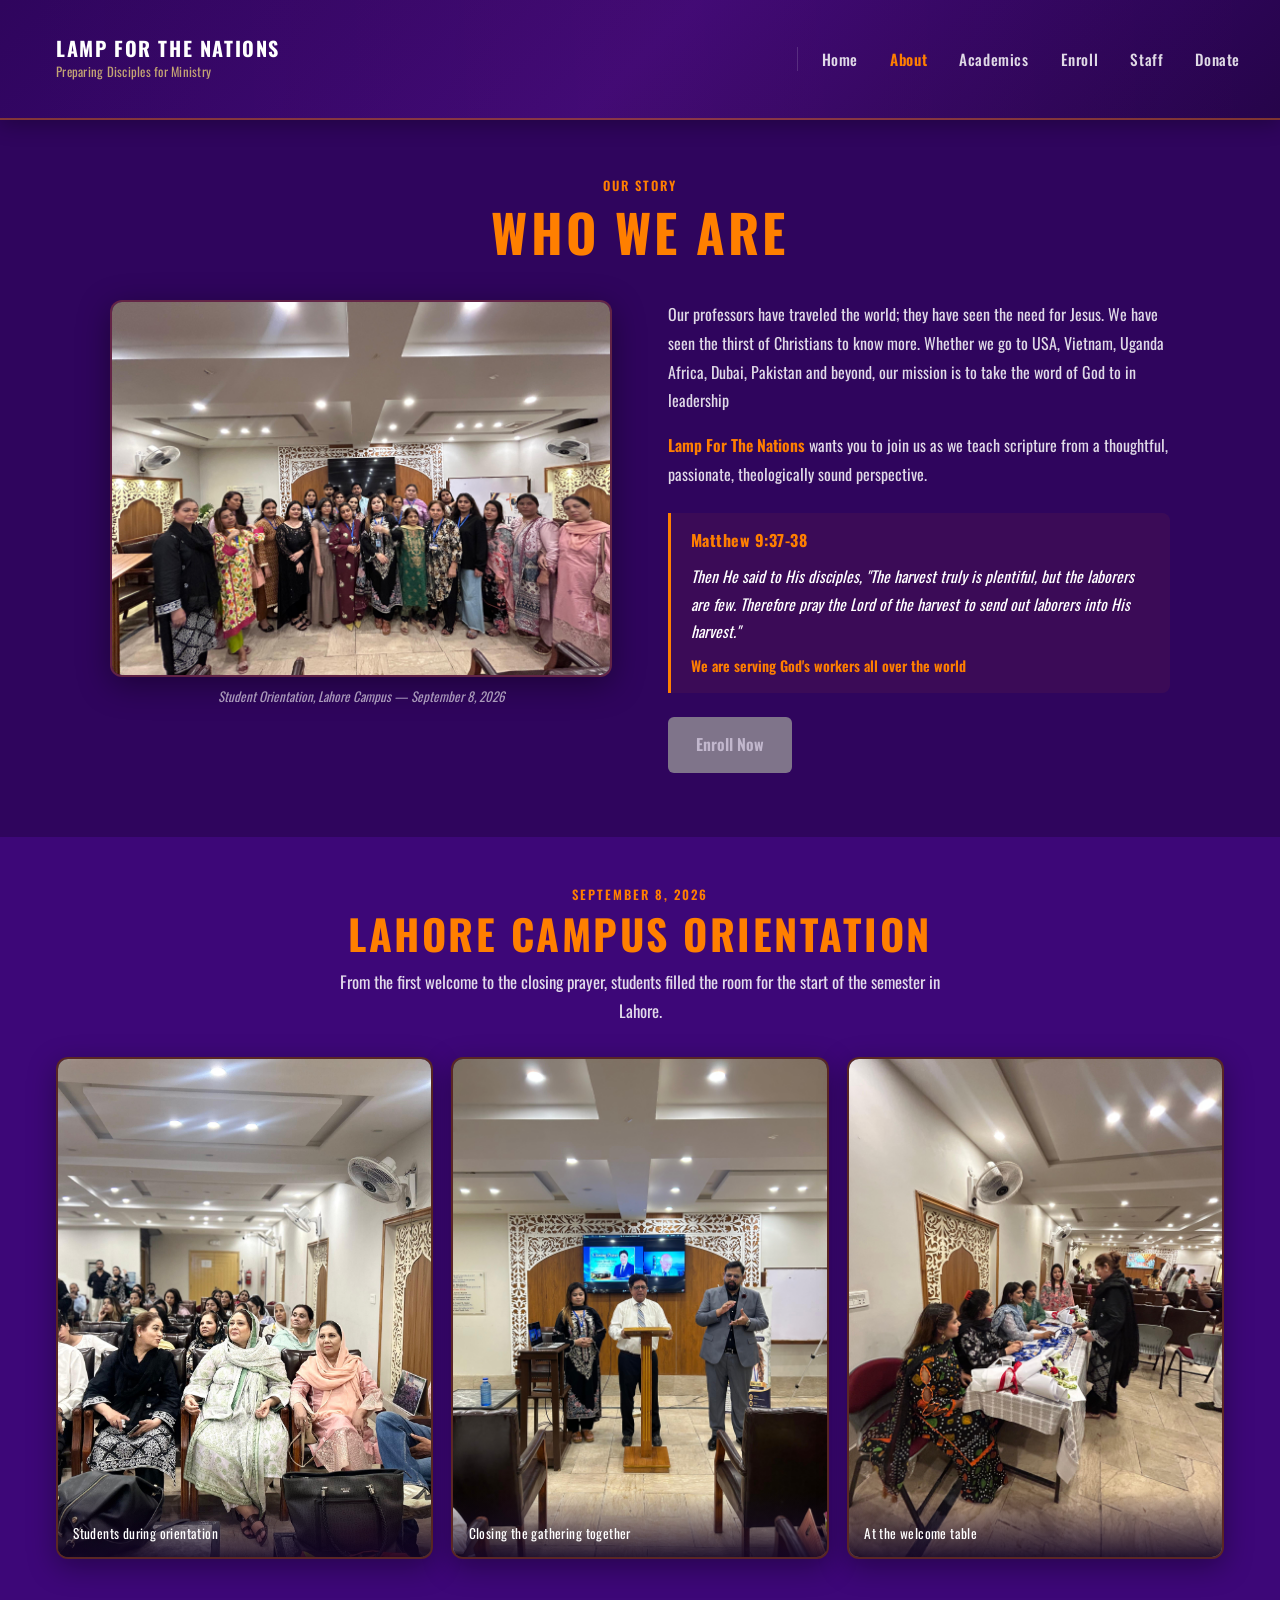
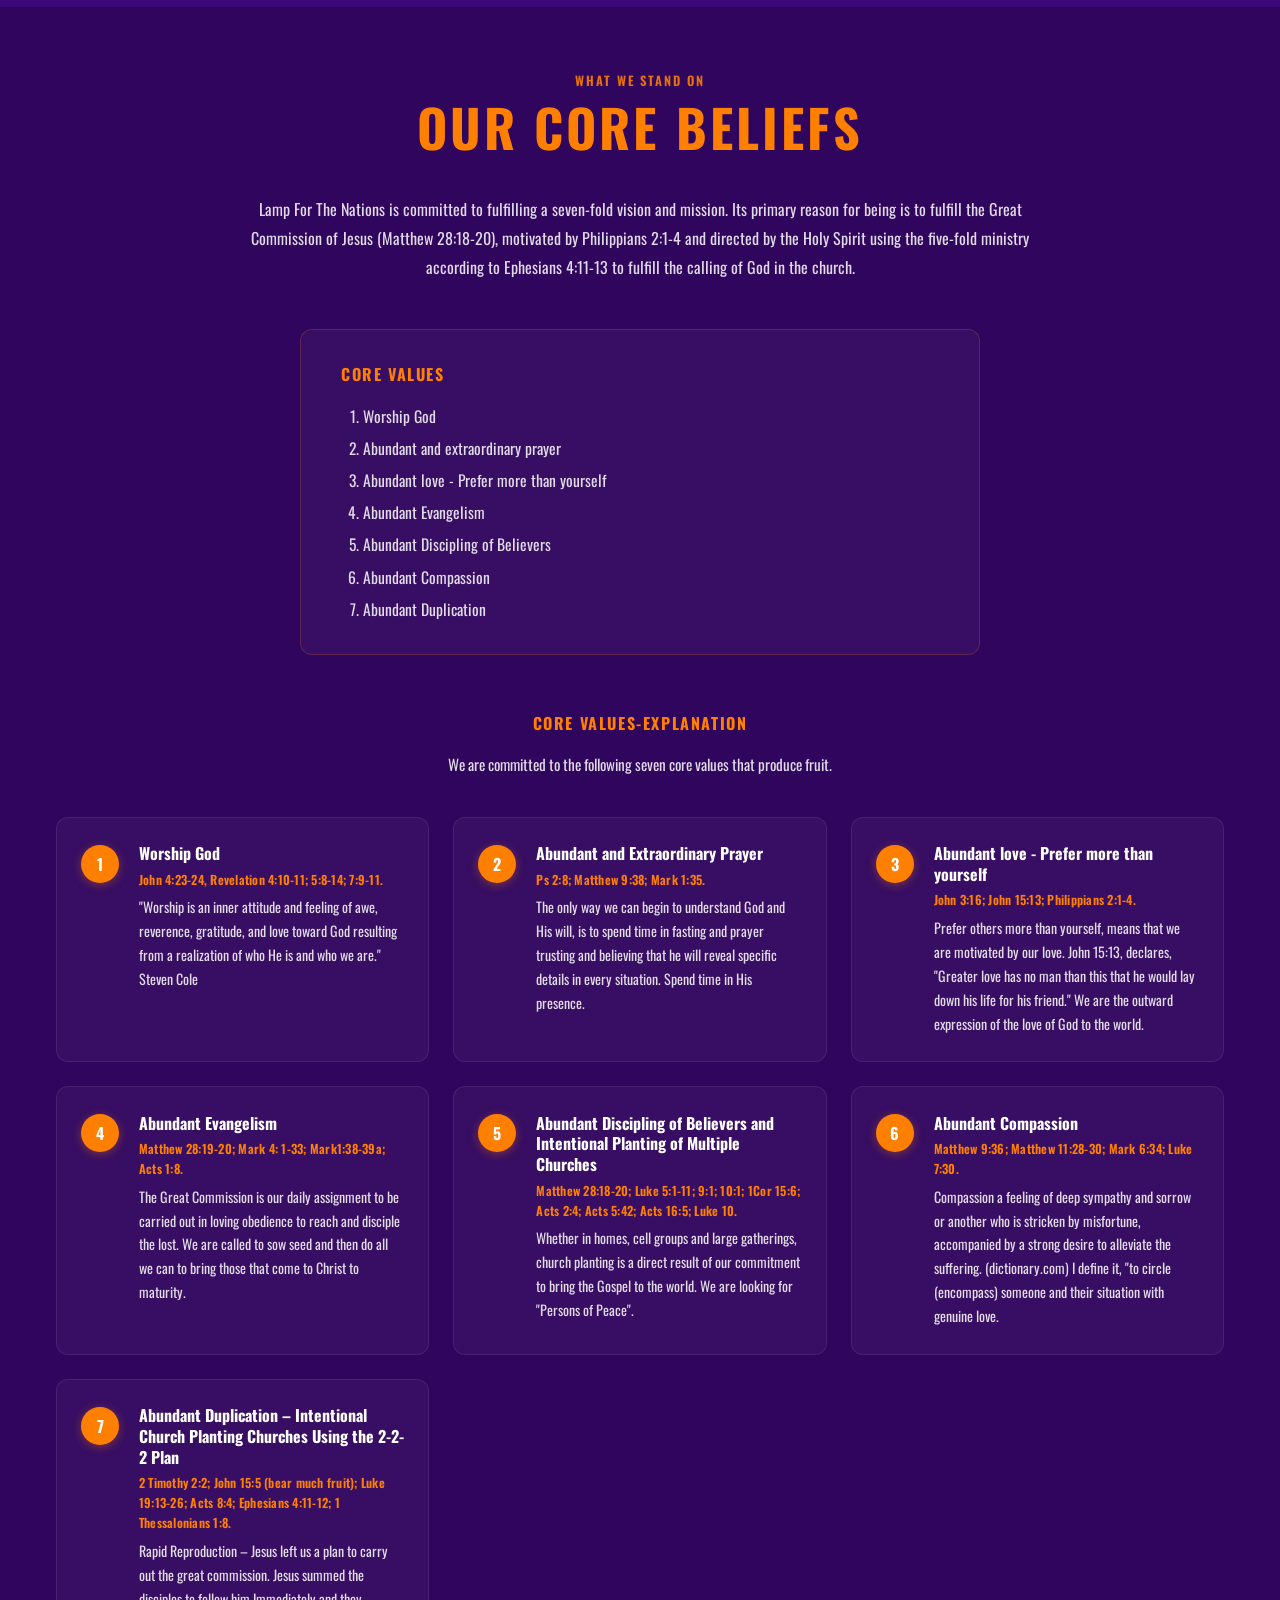
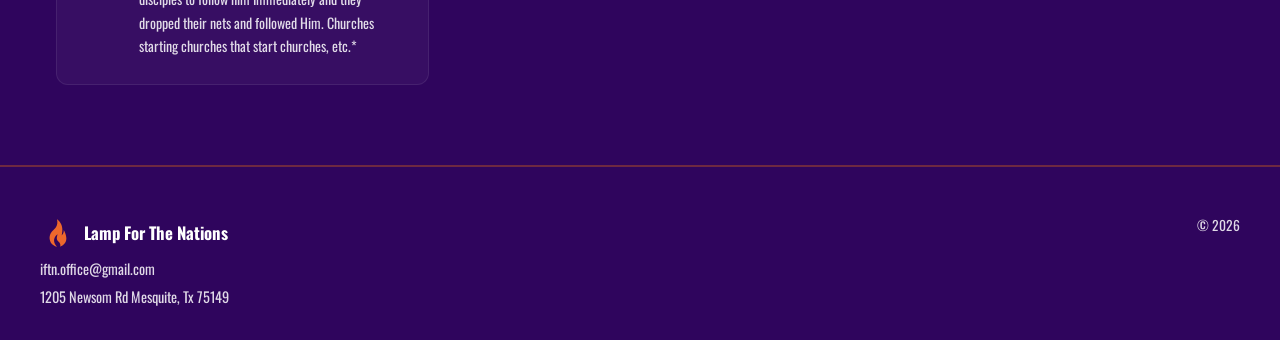
==== commit b381911c: "Enhance Lahore Campus orientation content: Updated images and captions across multiple pages, added " ====
--- a/about.html
+++ b/about.html
@@ -48,9 +48,9 @@
                     <!-- Image -->
                     <div class="about-hero-image-col">
                         <div class="about-hero-img-wrap">
-                            <img src="images/Man with a light Evangelist Sadiq Nazir and Class with lftn web 6-10-26.jpg" alt="Student Orientation in Pakistan">
-                        </div>
-                        <p class="about-hero-img-caption">Student Orientation in Pakistan</p>
+                            <img src="images/images 10-06-2026/Orientation September 9-8-26 pic 8 Lahore, Pakistan.jpeg" alt="A large group of students at Lamp For The Nations orientation in Lahore, Pakistan">
+                        </div>
+                        <p class="about-hero-img-caption">Student Orientation, Lahore Campus — September 8, 2026</p>
                     </div>
 
                     <!-- Text + Scripture -->
@@ -69,6 +69,28 @@
                             <span class="btn-disabled-tooltip" role="tooltip">Enrollment is currently closed</span>
                         </span>
                     </div>
+                </div>
+            </div>
+        </section>
+
+        <section class="section campus-gallery-section" id="lahore-orientation" aria-labelledby="lahore-gallery-heading">
+            <div class="container">
+                <p class="campus-kicker">September 8, 2026</p>
+                <h2 id="lahore-gallery-heading" class="campus-title">LAHORE CAMPUS ORIENTATION</h2>
+                <p class="campus-lead">From the first welcome to the closing prayer, students filled the room for the start of the semester in Lahore.</p>
+                <div class="campus-gallery">
+                    <figure class="campus-photo">
+                        <img src="images/images 10-06-2026/LFTN Orientation September 9-8-26 -Pic 3 Lahorre, Pakistan.jpeg" alt="Students seated in rows during orientation at the Lahore Campus">
+                        <figcaption>Students during orientation</figcaption>
+                    </figure>
+                    <figure class="campus-photo">
+                        <img src="images/images 10-06-2026/LFTN Orientation September 9-8-26 -Pic 5 Lahorre, Pakistan.jpeg" alt="Leaders at the podium during orientation, with a closing prayer on the screen behind them">
+                        <figcaption>Closing the gathering together</figcaption>
+                    </figure>
+                    <figure class="campus-photo">
+                        <img src="images/images 10-06-2026/LFTN Orientation September 9-8-26 -Pic 6 Lahorre, Pakistan.jpeg" alt="Students greeting one another at the welcome table during Lahore orientation">
+                        <figcaption>At the welcome table</figcaption>
+                    </figure>
                 </div>
             </div>
         </section>
--- a/css/main.css
+++ b/css/main.css
@@ -2873,3 +2873,184 @@
         max-width: 1160px;
     }
 }
+
+/* ========== Lahore Campus orientation photos ========== */
+.campus-moment {
+    background:
+        linear-gradient(180deg, rgba(255, 127, 0, 0.07), transparent 140px),
+        #26044a;
+}
+
+.campus-kicker {
+    font-family: Oswald, sans-serif;
+    font-size: 0.8rem;
+    font-weight: 600;
+    letter-spacing: 0.16em;
+    text-transform: uppercase;
+    color: var(--accent);
+    text-align: center;
+    margin: 0 0 0.35rem;
+}
+
+.campus-title {
+    font-family: Oswald, sans-serif;
+    font-size: clamp(1.8rem, 4vw, 2.6rem);
+    font-weight: 700;
+    color: var(--accent);
+    letter-spacing: 0.06em;
+    text-align: center;
+    margin: 0 0 0.75rem;
+    line-height: 1.1;
+}
+
+.campus-lead {
+    max-width: 40rem;
+    margin: 0 auto 2rem;
+    text-align: center;
+    color: var(--text-muted);
+    font-size: 1.05rem;
+    line-height: 1.7;
+}
+
+.campus-photo {
+    margin: 0;
+    position: relative;
+    border-radius: 12px;
+    overflow: hidden;
+    border: 2px solid rgba(255, 127, 0, 0.28);
+    box-shadow: 0 8px 28px rgba(0, 0, 0, 0.35);
+    background: #1a0533;
+}
+
+.campus-photo img {
+    width: 100%;
+    height: 100%;
+    object-fit: cover;
+    object-position: center 28%;
+    display: block;
+}
+
+.campus-photo figcaption,
+.campus-band figcaption {
+    position: absolute;
+    left: 0;
+    right: 0;
+    bottom: 0;
+    margin: 0;
+    padding: 2rem 0.95rem 0.75rem;
+    background: linear-gradient(to top, rgba(18, 4, 36, 0.9), transparent);
+    color: #fff;
+    font-size: 0.84rem;
+    letter-spacing: 0.03em;
+}
+
+.campus-mosaic {
+    display: grid;
+    grid-template-columns: 1fr 1fr;
+    gap: 1rem;
+}
+
+.campus-photo--feature {
+    grid-column: 1 / -1;
+}
+
+.campus-photo--feature img {
+    aspect-ratio: 12 / 5;
+    height: auto;
+    object-position: center bottom;
+}
+
+.campus-mosaic-side {
+    display: contents;
+}
+
+.campus-mosaic-side .campus-photo img {
+    aspect-ratio: 16 / 10;
+    height: auto;
+    object-position: center 82%;
+}
+
+.campus-mosaic-side .campus-photo--welcome img {
+    object-position: center 32%;
+}
+
+.campus-more {
+    text-align: center;
+    margin: 1.35rem 0 0;
+}
+
+.campus-more a {
+    font-family: Oswald, sans-serif;
+    font-weight: 600;
+    letter-spacing: 0.04em;
+    color: var(--accent);
+}
+
+.campus-more a:hover {
+    opacity: 0.85;
+}
+
+.campus-gallery {
+    display: grid;
+    grid-template-columns: repeat(3, 1fr);
+    gap: 1.15rem;
+}
+
+.campus-gallery .campus-photo img {
+    aspect-ratio: 3 / 4;
+}
+
+.campus-band {
+    position: relative;
+    margin: 0 0 2.75rem;
+    border-radius: 12px;
+    overflow: hidden;
+    border: 2px solid rgba(255, 127, 0, 0.28);
+    box-shadow: 0 8px 28px rgba(0, 0, 0, 0.35);
+}
+
+.campus-band img {
+    width: 100%;
+    height: min(52vh, 460px);
+    object-fit: cover;
+    object-position: center 70%;
+    display: block;
+}
+
+.campus-pair {
+    display: grid;
+    grid-template-columns: 1fr 1fr;
+    gap: 1.15rem;
+    max-width: 820px;
+    margin: 0 auto 3rem;
+}
+
+.campus-pair .campus-photo img {
+    aspect-ratio: 3 / 4;
+}
+
+@media (max-width: 800px) {
+    .campus-mosaic,
+    .campus-gallery,
+    .campus-pair {
+        grid-template-columns: 1fr;
+    }
+
+    .campus-photo--feature {
+        grid-column: auto;
+    }
+
+    .campus-photo--feature img,
+    .campus-mosaic-side .campus-photo img {
+        aspect-ratio: 4 / 3;
+    }
+
+    .campus-gallery .campus-photo img,
+    .campus-pair .campus-photo img {
+        aspect-ratio: 4 / 3;
+    }
+
+    .campus-band img {
+        height: 240px;
+    }
+}
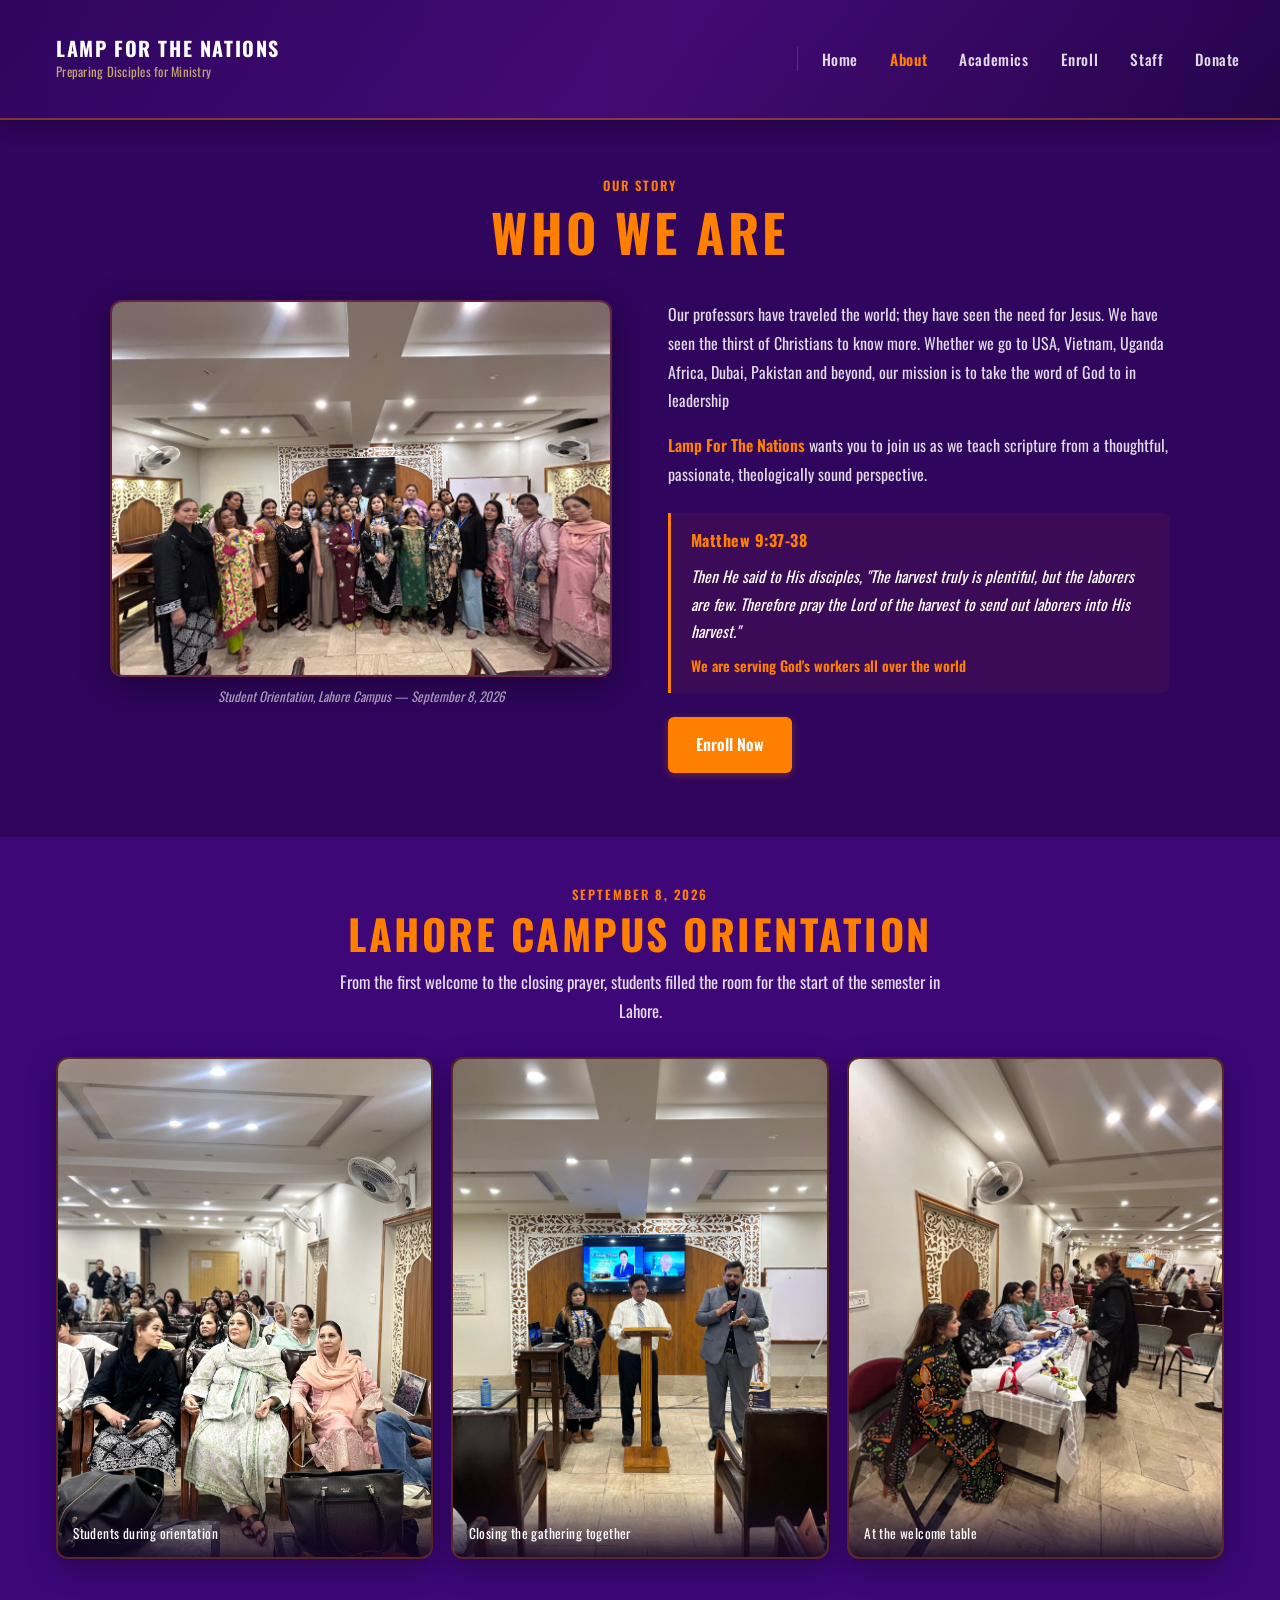
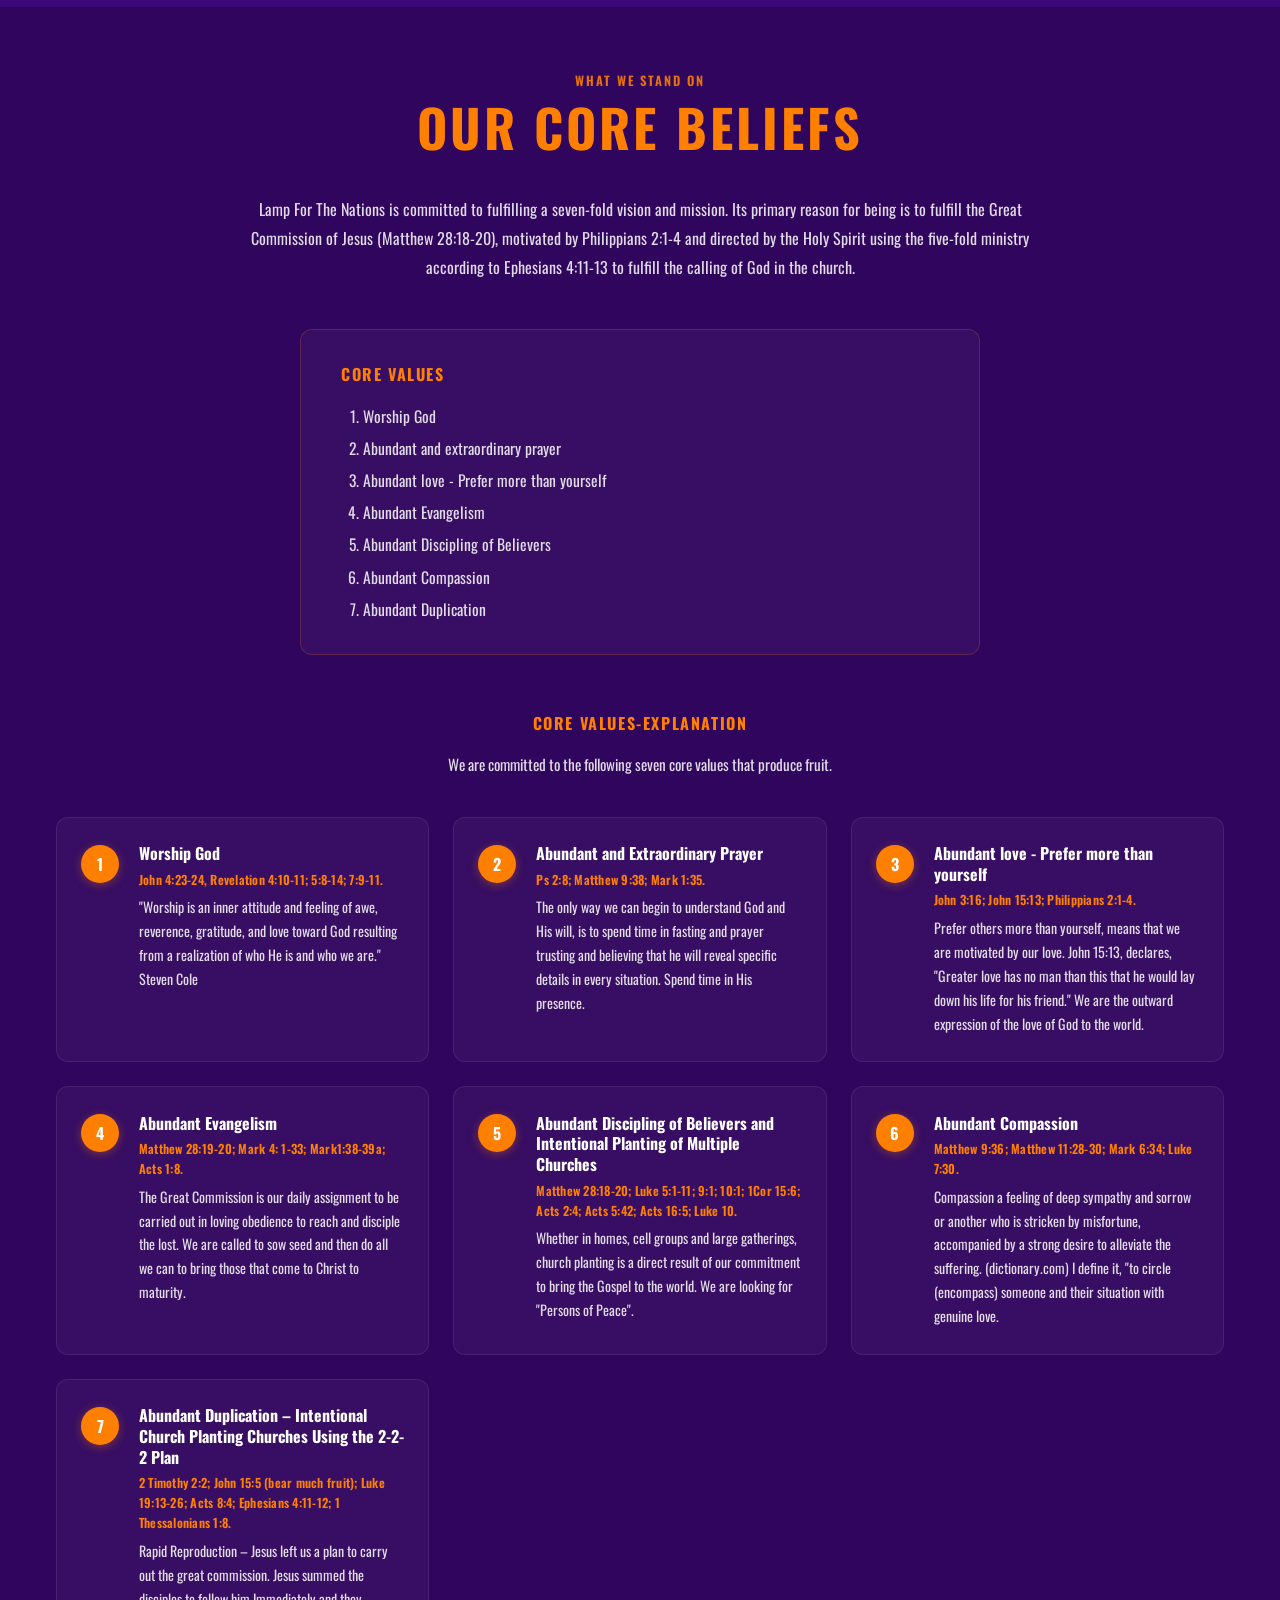
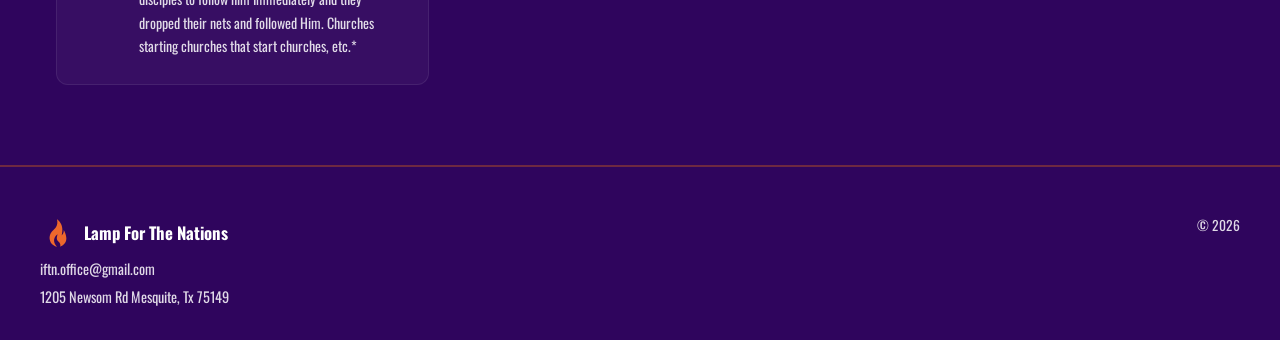
==== commit a22a030c: "Refactor enrollment buttons and enhance term dates display: Replaced disabled enrollment buttons wit" ====
--- a/about.html
+++ b/about.html
@@ -64,10 +64,7 @@
                             <p class="about-scripture-tagline">We are serving God's workers all over the world</p>
                         </div>
 
-                        <span class="btn-disabled-wrap">
-                            <span class="btn btn-primary btn-disabled" aria-disabled="true" tabindex="0">Enroll Now</span>
-                            <span class="btn-disabled-tooltip" role="tooltip">Enrollment is currently closed</span>
-                        </span>
+                        <a href="enroll.html" class="btn btn-primary">Enroll Now</a>
                     </div>
                 </div>
             </div>
--- a/css/main.css
+++ b/css/main.css
@@ -1735,6 +1735,53 @@
     line-height: 1.1;
 }
 
+.term-dates {
+    list-style: none;
+    display: grid;
+    grid-template-columns: repeat(4, 1fr);
+    gap: 0.75rem;
+    width: 100%;
+    margin: 0;
+    padding: 0;
+}
+
+.term-dates li {
+    display: flex;
+    flex-direction: column;
+    justify-content: center;
+    gap: 0.35rem;
+    min-height: 5.5rem;
+    padding: 0.9rem 0.75rem;
+    text-align: center;
+    border-radius: 12px;
+    border: 1px solid rgba(255, 127, 0, 0.35);
+    background: rgba(255, 127, 0, 0.08);
+}
+
+.term-dates span {
+    font-family: Oswald, sans-serif;
+    font-size: 0.72rem;
+    font-weight: 600;
+    letter-spacing: 0.08em;
+    text-transform: uppercase;
+    color: var(--accent);
+}
+
+.term-dates strong {
+    font-size: 1.05rem;
+    font-weight: 700;
+    line-height: 1.25;
+    color: #fff;
+}
+
+.term-dates--compact {
+    grid-template-columns: 1fr 1fr;
+}
+
+#new-student {
+    scroll-margin-top: 140px;
+}
+
 .enroll-section-title {
     font-family: Oswald, sans-serif;
     font-size: clamp(1.4rem, 3vw, 1.9rem);
@@ -1744,6 +1791,78 @@
     text-align: center;
     margin: 0 0 3rem;
     line-height: 1.2;
+}
+
+.enroll-section-lead {
+    max-width: 720px;
+    margin: 0 auto 2.5rem;
+    text-align: center;
+    color: var(--text-muted);
+    line-height: 1.7;
+}
+
+.enroll-section-lead a,
+.enroll-form-note a,
+.return-back a {
+    color: var(--accent);
+    font-weight: 600;
+}
+
+.enroll-paths {
+    width: 100%;
+    display: grid;
+    grid-template-columns: 1fr 1fr;
+    gap: 1.25rem;
+    text-align: left;
+}
+
+.enroll-path-card {
+    display: flex;
+    flex-direction: column;
+    gap: 0.75rem;
+    padding: 1.5rem 1.4rem;
+    border-radius: 14px;
+    border: 1px solid rgba(255, 255, 255, 0.1);
+    background: rgba(255, 255, 255, 0.04);
+}
+
+.enroll-path-kicker {
+    font-family: Oswald, sans-serif;
+    font-size: 0.75rem;
+    font-weight: 600;
+    letter-spacing: 0.12em;
+    text-transform: uppercase;
+    color: var(--accent);
+    margin: 0;
+}
+
+.enroll-path-card h2 {
+    font-family: Oswald, sans-serif;
+    font-size: 1.45rem;
+    font-weight: 700;
+    letter-spacing: 0.04em;
+    margin: 0;
+}
+
+.enroll-path-card p {
+    margin: 0;
+    color: var(--text-muted);
+    line-height: 1.7;
+}
+
+.enroll-path-card .btn {
+    margin-top: auto;
+    align-self: flex-start;
+}
+
+.enroll-path-more {
+    color: var(--accent);
+    font-size: 0.92rem;
+    font-weight: 600;
+}
+
+.enroll-path-more:hover {
+    text-decoration: underline;
 }
 
 /* ---- Hero ---- */
@@ -1933,8 +2052,24 @@
 /* CTA button */
 .enroll-cta-wrap {
     display: flex;
+    flex-wrap: wrap;
     justify-content: center;
-    margin-top: 0.5rem;
+    gap: 1rem;
+    margin-top: 1.75rem;
+}
+
+.enroll-requirements .term-dates {
+    max-width: 900px;
+    margin: 0 auto;
+}
+
+.enroll-form-note {
+    max-width: 520px;
+    margin: 0;
+    text-align: center;
+    color: var(--text-muted);
+    font-size: 0.95rem;
+    line-height: 1.6;
 }
 
 .btn-enroll {
@@ -1958,6 +2093,14 @@
         padding: 1.4rem 1.5rem;
     }
 
+    .enroll-paths {
+        grid-template-columns: 1fr;
+    }
+
+    .term-dates {
+        grid-template-columns: 1fr 1fr;
+    }
+
     .enroll-req-item {
         grid-template-columns: 1fr;
     }
@@ -1972,6 +2115,11 @@
     .enroll-req-desc {
         padding: 1.25rem 1.5rem;
     }
+
+    .enroll-cta-wrap .btn-enroll {
+        width: 100%;
+        max-width: 360px;
+    }
 }
 
 @media (max-width: 600px) {
@@ -1989,6 +2137,11 @@
         margin-bottom: 1.75rem;
     }
 
+    .term-dates,
+    .term-dates--compact {
+        grid-template-columns: 1fr;
+    }
+
     .enroll-section-title {
         margin-bottom: 2rem;
     }
@@ -2005,6 +2158,166 @@
         width: 100%;
         max-width: 360px;
         padding: 1rem 1.5rem;
+    }
+}
+
+/* ========== Previous student form ========== */
+
+.return-form,
+.return-schedule,
+.return-form-success {
+    max-width: 760px;
+    margin: 0 auto;
+}
+
+.return-form[hidden],
+.return-schedule[hidden],
+.return-form-success[hidden] {
+    display: none;
+}
+
+.return-form {
+    position: relative;
+    display: flex;
+    flex-direction: column;
+    gap: 1.15rem;
+}
+
+.return-gotcha {
+    position: absolute;
+    left: -9999px;
+    height: 0;
+    width: 0;
+    opacity: 0;
+}
+
+.return-grid {
+    display: grid;
+    grid-template-columns: repeat(3, 1fr);
+    gap: 1rem;
+}
+
+.return-grid--2 {
+    grid-template-columns: 1fr 1fr;
+}
+
+.return-span-all {
+    grid-column: 1 / -1;
+}
+
+.return-fieldset {
+    border: 1px solid rgba(255, 255, 255, 0.18);
+    border-radius: 8px;
+    padding: 0.85rem 1rem 1rem;
+    display: flex;
+    flex-wrap: wrap;
+    gap: 1rem 1.5rem;
+}
+
+.return-fieldset legend {
+    font-family: Oswald, sans-serif;
+    font-size: 0.82rem;
+    font-weight: 600;
+    letter-spacing: 0.08em;
+    text-transform: uppercase;
+    padding: 0 0.35rem;
+}
+
+.return-fieldset .inquiry-field {
+    flex: 1 1 140px;
+}
+
+.return-choice {
+    display: flex;
+    align-items: center;
+    gap: 0.45rem;
+    color: var(--text);
+}
+
+.return-check {
+    display: flex;
+    align-items: flex-start;
+    gap: 0.65rem;
+    color: var(--text-muted);
+    line-height: 1.6;
+}
+
+.return-check input {
+    margin-top: 0.35rem;
+}
+
+.return-hint {
+    margin: -0.35rem 0 0;
+    color: var(--text-muted);
+    font-size: 0.92rem;
+    line-height: 1.6;
+}
+
+.return-form-error {
+    margin: 0;
+    color: #ffb4a2;
+    font-weight: 600;
+}
+
+.return-form-success {
+    background: rgba(255, 127, 0, 0.08);
+    border: 1px solid rgba(255, 127, 0, 0.3);
+    border-radius: 14px;
+    padding: 2rem 1.5rem;
+    text-align: center;
+}
+
+.return-form-success h2 {
+    font-family: Oswald, sans-serif;
+    font-size: 1.8rem;
+    margin: 0 0 0.75rem;
+}
+
+.return-form-success p {
+    color: var(--text-muted);
+    line-height: 1.7;
+    margin: 0 0 1.25rem;
+}
+
+.return-back {
+    margin: 0 0 1.5rem;
+}
+
+.return-courses {
+    width: 100%;
+    border-collapse: collapse;
+    margin-top: 1rem;
+}
+
+.return-courses th,
+.return-courses td {
+    text-align: left;
+    padding: 0.85rem 1rem;
+    border-bottom: 1px solid rgba(255, 255, 255, 0.1);
+    vertical-align: top;
+}
+
+.return-courses th {
+    width: 28%;
+    color: var(--accent);
+    font-weight: 600;
+}
+
+@media (max-width: 700px) {
+    .return-grid,
+    .return-grid--2 {
+        grid-template-columns: 1fr;
+    }
+
+    .return-courses th {
+        width: auto;
+        display: block;
+        padding-bottom: 0.2rem;
+    }
+
+    .return-courses td {
+        display: block;
+        padding-top: 0;
     }
 }
 
@@ -2285,6 +2598,12 @@
     border-color: var(--accent);
     background: rgba(255, 127, 0, 0.05);
     box-shadow: 0 0 0 3px rgba(255, 127, 0, 0.15);
+}
+
+select.inquiry-input,
+.inquiry-input[type="date"],
+.inquiry-input[type="file"] {
+    color-scheme: dark;
 }
 
 .inquiry-submit-row {
